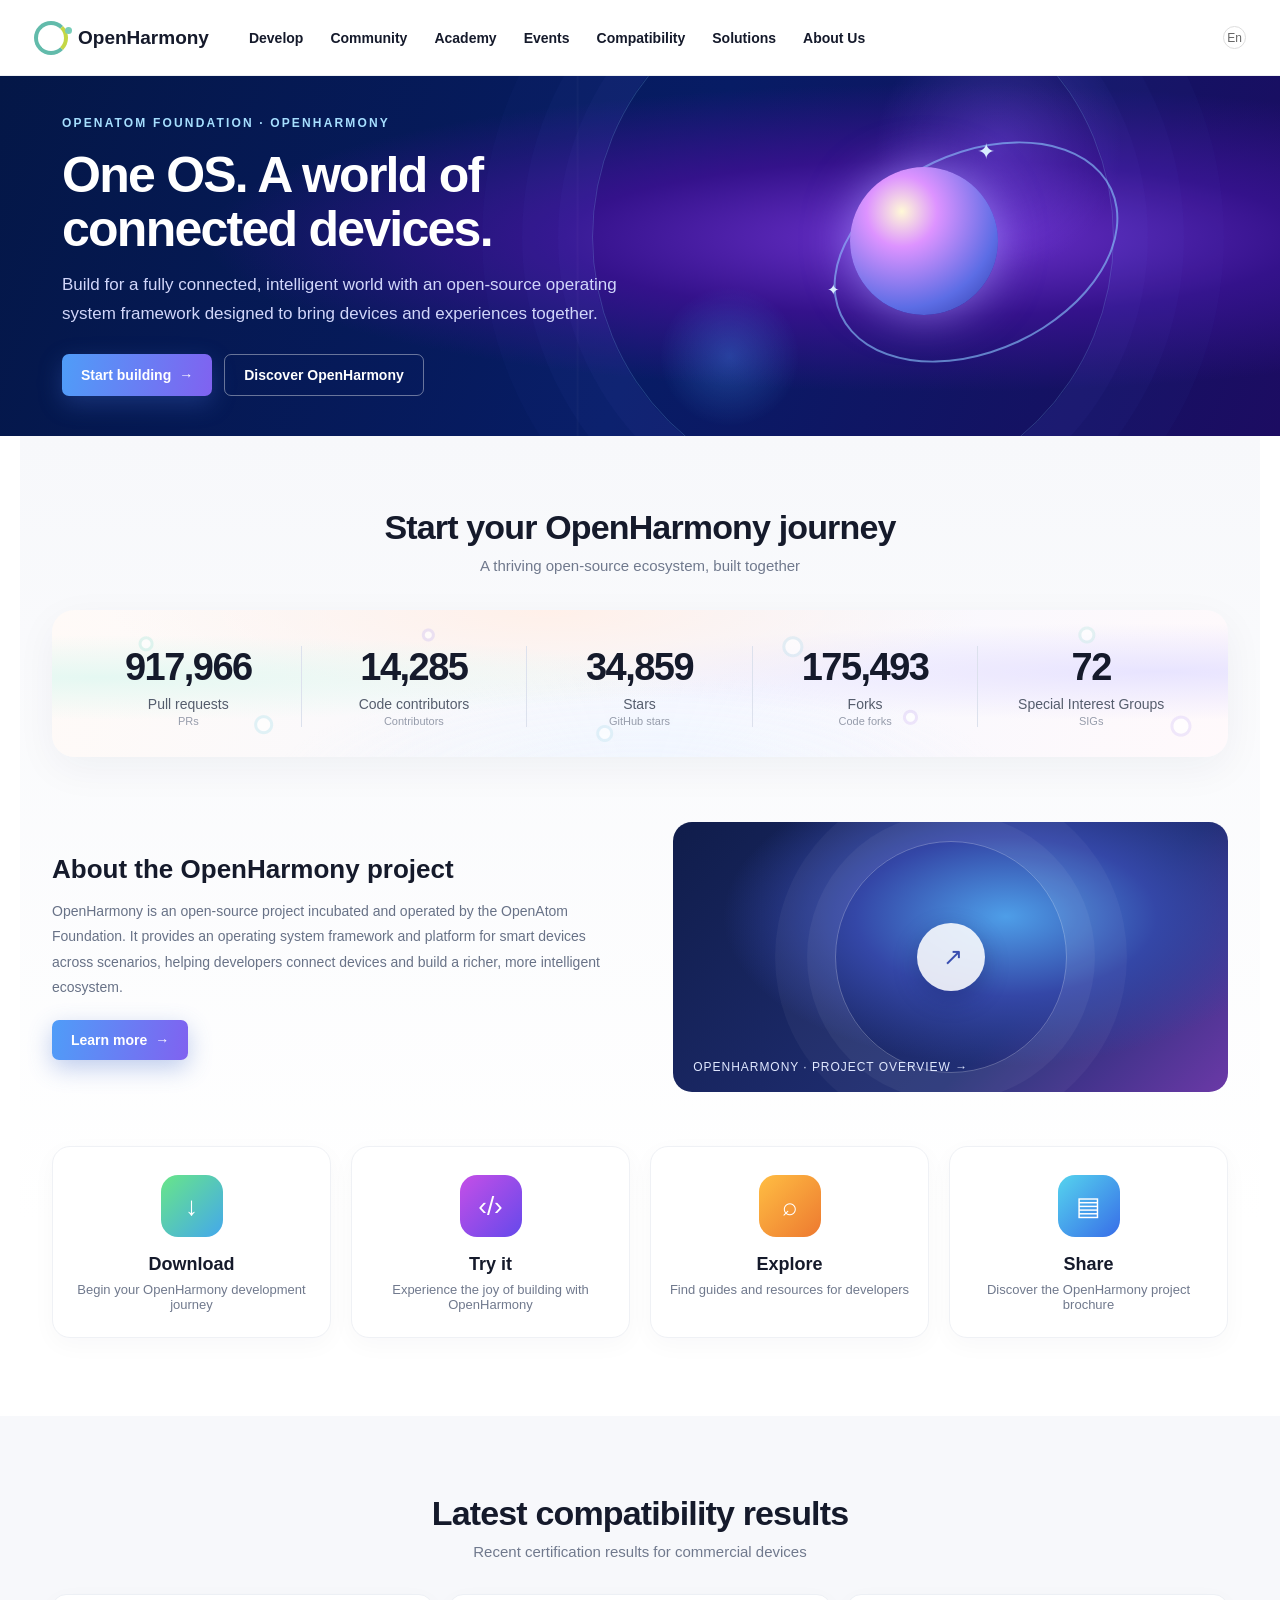
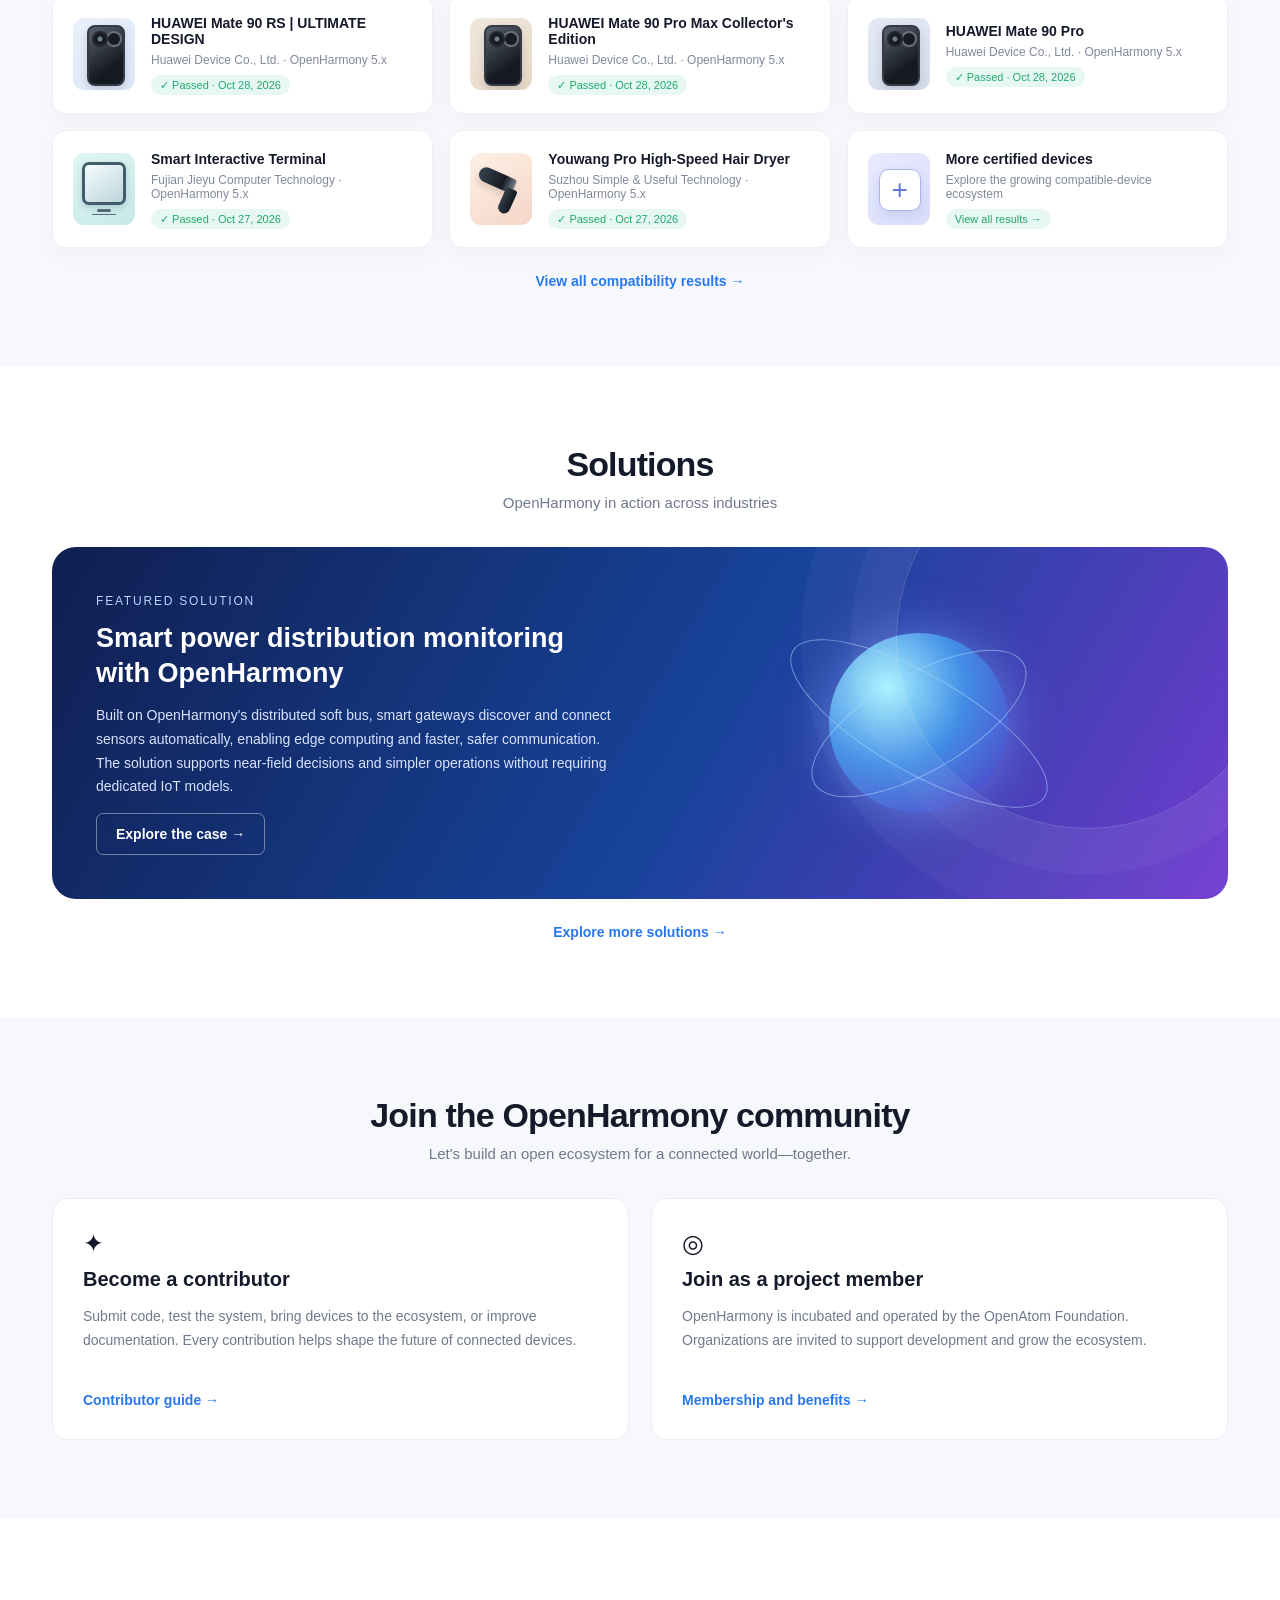
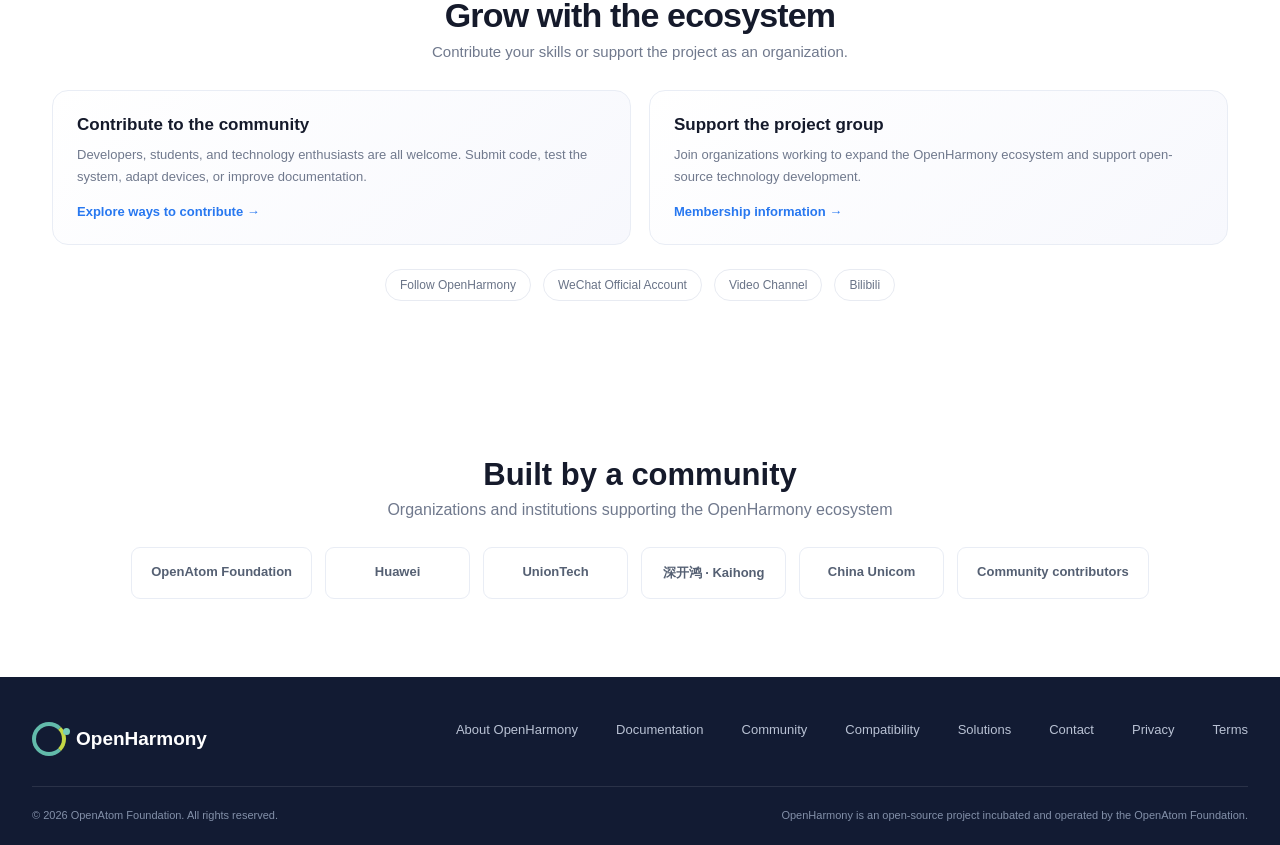
==== index.html @ 56b0ac83 "Add files via upload" ====
<!doctype html>
<html lang="en">
<head>
<meta charset="utf-8">
<meta name="viewport" content="width=device-width, initial-scale=1">
<meta name="description" content="OpenHarmony is an open-source operating system framework for a fully connected, intelligent world.">
<title>OpenHarmony — OpenAtom Foundation</title>
<style>
:root{--ink:#151a2b;--muted:#70798d;--blue:#2878f0;--violet:#7547ed;--paper:#f6f8fc;--line:#e9edf5;--max:1240px}*{box-sizing:border-box}html{scroll-behavior:smooth}body{margin:0;color:var(--ink);font-family:Inter,-apple-system,BlinkMacSystemFont,"Segoe UI",Roboto,"Helvetica Neue",Arial,sans-serif;background:white}a{color:inherit;text-decoration:none}button{font:inherit}.topbar{height:76px;position:sticky;top:0;z-index:10;background:rgba(255,255,255,.94);backdrop-filter:blur(16px);border-bottom:1px solid #eef0f4}.nav{height:100%;max-width:1380px;margin:auto;padding:0 34px;display:flex;align-items:center;gap:40px}.brand{display:flex;align-items:center;gap:10px;font-weight:700;font-size:19px;white-space:nowrap}.brand-mark{width:34px;height:34px;border:4px solid #62bbab;border-right-color:#c4d745;border-radius:50%;position:relative}.brand-mark:after{content:"";position:absolute;width:7px;height:7px;border-radius:50%;background:#78cdb8;right:-8px;top:2px}.navlinks{display:flex;align-items:center;gap:27px;font-size:14px;font-weight:600;flex:1}.navlinks a:hover{color:var(--blue)}.search{height:39px;width:230px;border:1px solid #e3e6ed;border-radius:24px;padding:0 16px;color:#9aa1af;display:flex;align-items:center;gap:9px;font-size:13px}.lang{font-size:12px;color:#666;border:1px solid #ddd;border-radius:50%;width:23px;height:23px;display:grid;place-items:center}.login{font-size:13px;border-left:1px solid #e4e6eb;padding-left:20px}.hero{height:360px;position:relative;overflow:hidden;color:#fff;background:radial-gradient(ellipse at 73% 45%,#6d32ce 0%,#34128b 28%,transparent 55%),linear-gradient(110deg,#041747,#071c65 52%,#1c0c62)}.hero:before{content:"";position:absolute;inset:0;background:radial-gradient(circle at 70% 40%,rgba(83,211,255,.25),transparent 3%),radial-gradient(circle at 78% 20%,rgba(137,94,255,.4),transparent 12%),radial-gradient(circle at 57% 78%,rgba(72,157,255,.35),transparent 9%),linear-gradient(90deg,transparent 0 45%,rgba(255,255,255,.03) 45.1%,transparent 45.3%);opacity:.9}.hero:after{content:"";position:absolute;width:520px;height:520px;border:1px solid rgba(133,203,255,.22);border-radius:50%;right:13%;top:-100px;box-shadow:0 0 0 34px rgba(104,127,255,.035),0 0 0 70px rgba(104,127,255,.03),0 0 0 110px rgba(104,127,255,.025)}.hero-inner{position:relative;z-index:1;max-width:var(--max);height:100%;margin:auto;padding:50px 42px;display:flex;align-items:center}.hero-copy{max-width:620px}.eyebrow{font-size:12px;letter-spacing:.18em;text-transform:uppercase;color:#a6dfff;font-weight:700}.hero h1{font-size:50px;line-height:1.08;margin:18px 0 15px;letter-spacing:-.035em}.hero p{color:#d1d6fa;font-size:17px;line-height:1.65;max-width:555px;margin:0}.hero-actions{display:flex;gap:12px;margin-top:26px}.btn{display:inline-flex;align-items:center;justify-content:center;gap:8px;padding:12px 19px;border-radius:7px;font-weight:650;font-size:14px;transition:.2s}.btn-primary{color:#fff;background:linear-gradient(100deg,#4f9df8,#8062f0);box-shadow:0 8px 24px #3e68cb55}.btn-outline{border:1px solid #ffffff65;color:#fff}.btn:hover{transform:translateY(-2px)}.hero-orbit{position:absolute;right:12%;top:76px;width:300px;height:200px;border:2px solid #8ccaff9c;border-radius:50%;transform:rotate(-25deg);z-index:2}.planet{position:absolute;right:22%;top:91px;width:148px;height:148px;border-radius:50%;background:radial-gradient(circle at 35% 30%,#fff9d7,#dd93ff 25%,#5c6de5 68%,#2a34a0);box-shadow:0 0 45px #a894ffb0;z-index:2}.planet:before,.planet:after{content:"✦";position:absolute;color:#d9edff;font-size:22px}.planet:before{top:-28px;right:3px}.planet:after{bottom:16px;left:-23px;font-size:15px}.section{max-width:var(--max);margin:0 auto;padding:78px 32px}.section-title{text-align:center;font-size:34px;letter-spacing:-.025em;margin:0 0 10px}.section-sub{text-align:center;color:var(--muted);margin:0 auto 36px;font-size:15px}.journey{padding-top:72px;background:linear-gradient(#f7f8fb,white 80%)}.stats{position:relative;isolation:isolate;overflow:hidden;border-radius:22px;background:radial-gradient(ellipse at 4% 46%,#e5f8f2 0,transparent 38%),radial-gradient(ellipse at 42% 0%,#fff0e9 0,transparent 45%),radial-gradient(ellipse at 94% 42%,#e8e4ff 0,transparent 40%),linear-gradient(112deg,#fffaf7 0%,#f6f8ff 54%,#fff9fb 100%);padding:36px 24px 30px;display:grid;grid-template-columns:repeat(5,1fr);box-shadow:0 12px 40px #18264d0d}.stats:before{content:"";position:absolute;inset:0;z-index:-1;pointer-events:none;background:radial-gradient(circle at 8% 23%,#ffffffb8 0 4px,#a8e6da66 5px 7px,transparent 8px),radial-gradient(circle at 18% 78%,#ffffffb8 0 6px,#a9dfed66 7px 9px,transparent 10px),radial-gradient(circle at 32% 17%,#ffffffb8 0 3px,#c7b9f466 4px 6px,transparent 7px),radial-gradient(circle at 47% 84%,#ffffffb8 0 5px,#b5dfed66 6px 8px,transparent 9px),radial-gradient(circle at 63% 25%,#ffffffc9 0 7px,#b5ddec66 8px 10px,transparent 11px),radial-gradient(circle at 73% 73%,#ffffffc9 0 4px,#d0baf366 5px 7px,transparent 8px),radial-gradient(circle at 88% 17%,#ffffffc9 0 5px,#b4e7dd66 6px 8px,transparent 9px),radial-gradient(circle at 96% 79%,#ffffffc9 0 7px,#d3c1f766 8px 10px,transparent 11px),radial-gradient(ellipse at 50% 120%,#e4f3ff70 0,transparent 45%);opacity:.82}.stat{text-align:center;position:relative;z-index:1;border-right:1px solid #dce1ed}.stat:last-child{border:0}.stat strong{display:block;font-size:38px;letter-spacing:-.04em}.stat span{display:block;margin-top:7px;color:#555d6d;font-size:14px}.stat small{font-size:11px;color:#969cab;margin-top:3px;display:block}.journey-cards{display:grid;grid-template-columns:repeat(4,1fr);gap:20px;margin-top:26px}.journey-card{background:white;border:1px solid #eff1f5;border-radius:18px;text-align:center;padding:28px 18px 25px;box-shadow:0 7px 24px #18264d08;transition:.2s}.journey-card:hover{transform:translateY(-4px);box-shadow:0 15px 30px #18264d12}.icon{width:62px;height:62px;margin:0 auto 17px;border-radius:17px;display:grid;place-items:center;color:white;font-size:26px;background:linear-gradient(135deg,#68e688,#44a8ec)}.journey-card:nth-child(2) .icon{background:linear-gradient(135deg,#c54fe7,#6549eb)}.journey-card:nth-child(3) .icon{background:linear-gradient(135deg,#ffbe43,#ed7930)}.journey-card:nth-child(4) .icon{background:linear-gradient(135deg,#55d4ee,#386de8)}.journey-card h3{font-size:18px;margin:0 0 7px}.journey-card p{font-size:13px;color:var(--muted);margin:0}.compat{background:#f7f8fb;max-width:none;padding-left:max(32px,calc((100% - var(--max))/2 + 32px));padding-right:max(32px,calc((100% - var(--max))/2 + 32px))}.compat .section-sub{margin-bottom:34px}.device-list{display:grid;grid-template-columns:repeat(3,1fr);gap:16px}.device{background:#fff;border:1px solid #edf0f5;border-radius:14px;padding:20px;display:flex;align-items:center;gap:16px;box-shadow:0 7px 24px #16224a08}.device-thumb{width:62px;height:72px;flex:none;border-radius:11px;background:linear-gradient(145deg,#e9f0fb,#dbe7f7);position:relative;overflow:hidden}.device-thumb:before{content:"";position:absolute;width:34px;height:57px;left:14px;top:7px;border:2px solid #353a44;border-radius:8px;background:linear-gradient(145deg,#59616d,#151a22 70%);box-shadow:0 4px 9px #1f2b4428}.device-thumb:after{content:"";position:absolute;width:12px;height:12px;left:19px;top:13px;border-radius:50%;border:2px solid #252a32;background:radial-gradient(circle,#71808f 2px,#171b22 3px);box-shadow:14px 0 0 -2px #171b22,14px 0 0 0 #68717d}.device:nth-child(2) .device-thumb{background:linear-gradient(145deg,#f0e8dd,#e7d8c5)}.device:nth-child(3) .device-thumb{background:linear-gradient(145deg,#e5e9f5,#d5ddec)}.device:nth-child(4) .device-thumb{background:linear-gradient(145deg,#dff6f4,#c7e8e8)}.device:nth-child(4) .device-thumb:before{width:44px;height:43px;left:9px;top:9px;border:0;border-radius:7px;background:linear-gradient(145deg,#f9ffff,#b8d2db);box-shadow:inset 0 0 0 3px #415c6a,0 3px 7px #27445930}.device:nth-child(4) .device-thumb:after{width:14px;height:3px;left:24px;top:56px;border:0;border-radius:2px;background:#526b77;box-shadow:-6px 4px 0 -1px #526b77,6px 4px 0 -1px #526b77}.device:nth-child(5) .device-thumb{background:linear-gradient(145deg,#fff0e6,#f4d6c7)}.device:nth-child(5) .device-thumb:before{width:38px;height:15px;left:8px;top:19px;border:0;border-radius:13px 5px 5px 13px;transform:rotate(24deg);background:linear-gradient(90deg,#38414d,#171c24 68%,#77808d);box-shadow:0 4px 7px #50382d30}.device:nth-child(5) .device-thumb:after{width:12px;height:26px;left:31px;top:35px;border:0;border-radius:3px 3px 7px 7px;transform:rotate(24deg);background:linear-gradient(90deg,#333b46,#14191f);box-shadow:none}.device:nth-child(6) .device-thumb{background:linear-gradient(145deg,#e9eaff,#d8dcfa)}.device:nth-child(6) .device-thumb:before{content:"+";display:grid;place-items:center;width:40px;height:40px;left:11px;top:16px;border:1px solid #aab4ec;border-radius:10px;background:#fff;color:#6576dc;font-size:28px;font-weight:400;box-shadow:0 4px 10px #5462b325}.device:nth-child(6) .device-thumb:after{display:none}.device h3{font-size:14px;margin:0 0 6px}.device p{font-size:12px;color:#81899a;margin:0 0 8px}.pass{font-size:11px;color:#21a875;background:#e7f8f1;border-radius:12px;padding:4px 9px}.center-link{text-align:center;margin-top:25px;color:var(--blue);font-weight:650;font-size:14px}.solutions{background:#fff}.solution-box{border-radius:24px;min-height:330px;padding:44px;display:grid;grid-template-columns:1fr 1fr;gap:28px;align-items:center;background:linear-gradient(120deg,#101f50,#17439a 55%,#713cd0);color:white;overflow:hidden;position:relative}.solution-box:after{content:"";position:absolute;width:380px;height:380px;border:1px solid #ffffff30;border-radius:50%;right:-50px;top:-100px;box-shadow:0 0 0 45px #ffffff09,0 0 0 95px #ffffff08}.solution-kicker{color:#b9d5ff;text-transform:uppercase;font-size:12px;letter-spacing:.15em}.solution-box h3{font-size:27px;line-height:1.28;max-width:500px;margin:12px 0}.solution-box p{color:#d9e3ff;line-height:1.7;font-size:14px;max-width:560px}.solution-art{position:relative;height:230px;display:grid;place-items:center}.solution-art .globe{width:180px;height:180px;border-radius:50%;background:radial-gradient(circle at 32% 30%,#a7f2ff,#428de5 45%,#5332c1);box-shadow:0 0 50px #78a9ff88}.solution-art:before,.solution-art:after{content:"";position:absolute;width:290px;height:95px;border:1px solid #abd3ff91;border-radius:50%;transform:rotate(30deg)}.solution-art:after{transform:rotate(-30deg);width:240px}.community{background:var(--paper);max-width:none;padding-left:max(32px,calc((100% - var(--max))/2 + 32px));padding-right:max(32px,calc((100% - var(--max))/2 + 32px))}.community-grid{display:grid;grid-template-columns:1fr 1fr;gap:22px}.community-card{padding:30px;border:1px solid var(--line);border-radius:16px;background:#fff}.community-card .mini-icon{font-size:25px}.community-card h3{margin:10px 0;font-size:20px}.community-card p{color:var(--muted);font-size:14px;line-height:1.7;min-height:72px}.community-card a{color:var(--blue);font-weight:650;font-size:14px}.partners{background:#fff;text-align:center}.partners h2{font-size:31px;margin:0 0 8px}.partners p{color:var(--muted);margin:0 0 28px}.partner-grid{display:flex;justify-content:center;flex-wrap:wrap;gap:13px}.partner{min-width:145px;padding:16px 19px;border:1px solid var(--line);border-radius:9px;color:#556073;font-weight:650;font-size:13px;background:#fff}.project-intro{display:grid;grid-template-columns:1.02fr .98fr;gap:44px;align-items:center;padding:65px 0 28px}.project-intro h3{font-size:26px;margin:0 0 14px}.project-intro p{color:#687287;line-height:1.8;font-size:14px;margin:0 0 20px}.video-card{height:270px;border-radius:19px;overflow:hidden;position:relative;background:radial-gradient(ellipse at 60% 35%,#4e9ee8 0,#3447a7 32%,transparent 60%),linear-gradient(135deg,#101d4b,#202e74 65%,#6b39a7);display:grid;place-items:center;color:white;cursor:pointer;transition:transform .2s,box-shadow .2s}.video-card:hover{transform:translateY(-3px);box-shadow:0 16px 34px #17264a26}.video-card:focus-visible{outline:3px solid #2878f0;outline-offset:4px}.video-card:before{content:"";position:absolute;width:230px;height:230px;border:1px solid #ffffff44;border-radius:50%;box-shadow:0 0 0 28px #ffffff0c,0 0 0 60px #ffffff0a}.play{position:relative;z-index:1;width:68px;height:68px;display:grid;place-items:center;border-radius:50%;background:#ffffffdc;color:#384db0;font-size:24px;padding-left:4px;box-shadow:0 8px 25px #101a5855}.video-label{position:absolute;bottom:18px;left:20px;font-size:12px;color:#e0e8ff;letter-spacing:.08em}.support{background:#fff}.support-intro{text-align:center;color:var(--muted);font-size:15px;margin:-2px auto 30px}.support-grid{display:grid;grid-template-columns:1fr 1fr;gap:18px}.support-card{border:1px solid var(--line);border-radius:16px;padding:24px;background:linear-gradient(140deg,#fff,#f7f8fd)}.support-card h3{margin:0 0 9px;font-size:17px}.support-card p{color:var(--muted);font-size:13px;line-height:1.65;margin:0 0 15px}.support-card a{color:var(--blue);font-size:13px;font-weight:650}.socials{display:flex;gap:12px;justify-content:center;flex-wrap:wrap;margin-top:24px}.socials span{border:1px solid #e8ebf2;border-radius:18px;padding:8px 14px;font-size:12px;color:#697387;background:#fff}.footer{background:#121b33;color:#b9c2d4;padding:45px 32px 24px}.footer-inner{max-width:var(--max);margin:auto}.footer-top{display:flex;justify-content:space-between;gap:25px;padding-bottom:30px;border-bottom:1px solid #ffffff1a}.footer .brand{color:white}.footer-links{display:flex;gap:38px;flex-wrap:wrap}.footer-links a{font-size:13px}.footer-bottom{padding-top:22px;font-size:11px;color:#8390a9;display:flex;justify-content:space-between;gap:18px}.mobile-menu{display:none}
@media(max-width:1000px){.nav{gap:22px;padding:0 22px}.navlinks{gap:15px}.search{display:none}.hero-orbit{right:4%}.planet{right:16%}.section{padding-left:24px;padding-right:24px}.device-list{grid-template-columns:repeat(2,1fr)}}
@media(max-width:700px){.topbar{height:64px}.nav{padding:0 18px;justify-content:space-between}.brand{font-size:17px}.navlinks{display:none;position:absolute;top:64px;left:0;right:0;background:#fff;padding:18px 22px;box-shadow:0 12px 22px #151a2b18;flex-direction:column;align-items:flex-start;gap:18px}.navlinks.open{display:flex}.login{margin-left:auto}.mobile-menu{display:block;border:0;background:none;font-size:23px;color:#30394b}.hero{height:430px}.hero-inner{padding:42px 24px;align-items:flex-start}.hero-copy{padding-top:12px;position:relative;z-index:4}.hero-actions{position:relative;z-index:5;flex-wrap:wrap}.hero h1{font-size:39px;max-width:400px}.hero p{font-size:15px;max-width:460px}.hero-orbit{width:195px;height:120px;right:0;top:300px;z-index:1;pointer-events:none}.planet{width:90px;height:90px;right:18%;top:314px;z-index:1;pointer-events:none}.section{padding:58px 20px}.project-intro{grid-template-columns:1fr;gap:20px;padding:45px 0 15px}.video-card{height:205px}.support-grid{grid-template-columns:1fr}.section-title{font-size:28px}.stats{grid-template-columns:repeat(2,1fr);gap:0;padding:20px 8px}.stat{padding:15px 6px;border-right:0;border-bottom:1px solid #dce1ed}.stat:nth-child(odd){border-right:1px solid #dce1ed}.stat:last-child{grid-column:1/-1;border:0}.stat strong{font-size:30px}.journey-cards{grid-template-columns:repeat(2,1fr);gap:12px}.journey-card{padding:22px 10px}.icon{width:52px;height:52px}.device-list{grid-template-columns:1fr}.compat,.community{padding-left:20px;padding-right:20px}.solution-box{grid-template-columns:1fr;padding:30px 23px}.solution-box h3{font-size:23px}.solution-art{height:150px}.solution-art .globe{width:125px;height:125px}.community-grid{grid-template-columns:1fr}.community-card p{min-height:0}.footer-top{display:block}.footer-links{margin-top:24px;gap:18px 25px}.footer-bottom{display:block;line-height:1.7}.footer-bottom span{display:block}}
</style>
</head>
<body>
<header class="topbar"><nav class="nav" aria-label="Main navigation"><a class="brand" href="#top"><span class="brand-mark"></span><span>OpenHarmony</span></a><div class="navlinks"><a href="develop.html">Develop</a><a href="community.html">Community</a><a href="academy.html">Academy</a><a href="events.html">Events</a><a href="compatibility.html">Compatibility</a><a href="solutions.html">Solutions</a><a href="about.html">About Us</a></div><span class="lang">En</span><button class="mobile-menu" aria-label="Open menu" aria-expanded="false">☰</button></nav></header>
<main id="top">
<section class="hero"><div class="hero-inner"><div class="hero-copy"><div class="eyebrow">OpenAtom Foundation · OpenHarmony</div><h1>One OS. A world of connected devices.</h1><p>Build for a fully connected, intelligent world with an open-source operating system framework designed to bring devices and experiences together.</p><div class="hero-actions"><a class="btn btn-primary" href="#journey">Start building <span>→</span></a><a class="btn btn-outline" href="#about">Discover OpenHarmony</a></div></div></div><div class="hero-orbit"></div><div class="planet"></div></section>
<section class="section journey" id="journey"><h2 class="section-title">Start your OpenHarmony journey</h2><p class="section-sub">A thriving open-source ecosystem, built together</p><div class="stats"><div class="stat"><strong data-count="917966">917,966</strong><span>Pull requests</span><small>PRs</small></div><div class="stat"><strong data-count="14285">14,285</strong><span>Code contributors</span><small>Contributors</small></div><div class="stat"><strong data-count="34859">34,859</strong><span>Stars</span><small>GitHub stars</small></div><div class="stat"><strong data-count="175493">175,493</strong><span>Forks</span><small>Code forks</small></div><div class="stat"><strong data-count="72">72</strong><span>Special Interest Groups</span><small>SIGs</small></div></div><div class="project-intro" id="project"><div><h3>About the OpenHarmony project</h3><p>OpenHarmony is an open-source project incubated and operated by the OpenAtom Foundation. It provides an operating system framework and platform for smart devices across scenarios, helping developers connect devices and build a richer, more intelligent ecosystem.</p><a class="btn btn-primary" href="about.html">Learn more <span>→</span></a></div><a class="video-card" href="https://openharmony.cn/HomePage" target="_blank" rel="noopener noreferrer" aria-label="Open the official OpenHarmony project overview page in a new tab"><span class="play" aria-hidden="true">↗</span><span class="video-label">OPENHARMONY · PROJECT OVERVIEW <span aria-hidden="true">→</span></span></a></div><div class="journey-cards"><a class="journey-card" href="https://gitcode.com/openharmony/docs/blob/master/zh-cn/device-dev/get-code/sourcecode-acquire.md" target="_blank" rel="noopener noreferrer"><div class="icon">↓</div><h3>Download</h3><p>Begin your OpenHarmony development journey</p></a><a class="journey-card" href="https://openharmony.cn/developer/developmentExample" target="_blank" rel="noopener noreferrer"><div class="icon">‹/›</div><h3>Try it</h3><p>Experience the joy of building with OpenHarmony</p></a><a class="journey-card" href="https://docs.openharmony.cn/pages/v6.0/zh-cn/OpenHarmony-Overview_zh.md" target="_blank" rel="noopener noreferrer"><div class="icon">⌕</div><h3>Explore</h3><p>Find guides and resources for developers</p></a><a class="journey-card" href="https://openharmony.cn/preview?url=/images/production/oh_webiste/compatibility/%25E5%25BC%2580%25E6%25BA%2590%25E9%25B8%25BF%25E8%2592%2599%25E5%25AE%25A3%25E4%25BC%25A0%25E5%2586%258C-20260831.pdf" target="_blank" rel="noopener noreferrer"><div class="icon">▤</div><h3>Share</h3><p>Discover the OpenHarmony project brochure</p></a></div></section>
<section class="section compat" id="compatibility"><h2 class="section-title">Latest compatibility results</h2><p class="section-sub">Recent certification results for commercial devices</p><div class="device-list"><article class="device"><div class="device-thumb"></div><div><h3>HUAWEI Mate 90 RS | ULTIMATE DESIGN</h3><p>Huawei Device Co., Ltd. · OpenHarmony 5.x</p><span class="pass">✓ Passed · Oct 28, 2026</span></div></article><article class="device"><div class="device-thumb"></div><div><h3>HUAWEI Mate 90 Pro Max Collector's Edition</h3><p>Huawei Device Co., Ltd. · OpenHarmony 5.x</p><span class="pass">✓ Passed · Oct 28, 2026</span></div></article><article class="device"><div class="device-thumb"></div><div><h3>HUAWEI Mate 90 Pro</h3><p>Huawei Device Co., Ltd. · OpenHarmony 5.x</p><span class="pass">✓ Passed · Oct 28, 2026</span></div></article><article class="device"><div class="device-thumb"></div><div><h3>Smart Interactive Terminal</h3><p>Fujian Jieyu Computer Technology · OpenHarmony 5.x</p><span class="pass">✓ Passed · Oct 27, 2026</span></div></article><article class="device"><div class="device-thumb"></div><div><h3>Youwang Pro High-Speed Hair Dryer</h3><p>Suzhou Simple & Useful Technology · OpenHarmony 5.x</p><span class="pass">✓ Passed · Oct 27, 2026</span></div></article><a class="device" href="devices.html" aria-label="View more certified devices"><div class="device-thumb"></div><div><h3>More certified devices</h3><p>Explore the growing compatible-device ecosystem</p><span class="pass">View all results →</span></div></a></div><div class="center-link"><a href="devices.html">View all compatibility results →</a></div></section>
<section class="section solutions" id="solutions"><h2 class="section-title">Solutions</h2><p class="section-sub">OpenHarmony in action across industries</p><article class="solution-box"><div><span class="solution-kicker">Featured solution</span><h3>Smart power distribution monitoring with OpenHarmony</h3><p>Built on OpenHarmony's distributed soft bus, smart gateways discover and connect sensors automatically, enabling edge computing and faster, safer communication. The solution supports near-field decisions and simpler operations without requiring dedicated IoT models.</p><a class="btn btn-outline" href="solution-case.html">Explore the case →</a></div><div class="solution-art"><div class="globe"></div></div></article><div class="center-link"><a href="#">Explore more solutions →</a></div></section>
<section class="section community" id="community"><h2 class="section-title">Join the OpenHarmony community</h2><p class="section-sub">Let's build an open ecosystem for a connected world—together.</p><div class="community-grid"><article class="community-card"><div class="mini-icon">✦</div><h3>Become a contributor</h3><p>Submit code, test the system, bring devices to the ecosystem, or improve documentation. Every contribution helps shape the future of connected devices.</p><a href="#">Contributor guide →</a></article><article class="community-card"><div class="mini-icon">◎</div><h3>Join as a project member</h3><p>OpenHarmony is incubated and operated by the OpenAtom Foundation. Organizations are invited to support development and grow the ecosystem.</p><a href="#">Membership and benefits →</a></article></div></section>
<section class="section support"><h2 class="section-title">Grow with the ecosystem</h2><p class="support-intro">Contribute your skills or support the project as an organization.</p><div class="support-grid"><article class="support-card"><h3>Contribute to the community</h3><p>Developers, students, and technology enthusiasts are all welcome. Submit code, test the system, adapt devices, or improve documentation.</p><a href="#community">Explore ways to contribute →</a></article><article class="support-card"><h3>Support the project group</h3><p>Join organizations working to expand the OpenHarmony ecosystem and support open-source technology development.</p><a href="#about">Membership information →</a></article></div><div class="socials"><span>Follow OpenHarmony</span><span>WeChat Official Account</span><span>Video Channel</span><span>Bilibili</span></div></section>
<section class="section partners" id="about"><h2>Built by a community</h2><p>Organizations and institutions supporting the OpenHarmony ecosystem</p><div class="partner-grid"><span class="partner">OpenAtom Foundation</span><span class="partner">Huawei</span><span class="partner">UnionTech</span><span class="partner">深开鸿 · Kaihong</span><span class="partner">China Unicom</span><span class="partner">Community contributors</span></div></section>
</main>
<footer class="footer"><div class="footer-inner"><div class="footer-top"><a class="brand" href="#top"><span class="brand-mark"></span><span>OpenHarmony</span></a><div class="footer-links"><a href="about.html">About OpenHarmony</a><a href="develop.html">Documentation</a><a href="community.html">Community</a><a href="compatibility.html">Compatibility</a><a href="solutions.html">Solutions</a><a href="#community">Contact</a><a href="#about">Privacy</a><a href="#about">Terms</a></div></div><div class="footer-bottom"><span>© 2026 OpenAtom Foundation. All rights reserved.</span><span>OpenHarmony is an open-source project incubated and operated by the OpenAtom Foundation.</span></div></div></footer>
<script>const menuButton=document.querySelector(".mobile-menu");const navLinks=document.querySelector(".navlinks");menuButton.addEventListener("click",()=>{const open=navLinks.classList.toggle("open");menuButton.setAttribute("aria-expanded",String(open));menuButton.textContent=open?"×":"☰"});navLinks.querySelectorAll("a").forEach(link=>link.addEventListener("click",()=>{navLinks.classList.remove("open");menuButton.setAttribute("aria-expanded","false");menuButton.textContent="☰"}));</script>
<script>
(()=>{const stats=document.querySelector(".stats");if(!stats)return;const counters=[...stats.querySelectorAll("[data-count]")];const reduceMotion=window.matchMedia("(prefers-reduced-motion: reduce)").matches;const animate=()=>{counters.forEach(el=>{const target=Number(el.dataset.count);if(reduceMotion){el.textContent=new Intl.NumberFormat("en-US").format(target);return}const duration=1500;const start=performance.now();const frame=now=>{const progress=Math.min((now-start)/duration,1);const eased=1-Math.pow(1-progress,4);el.textContent=new Intl.NumberFormat("en-US").format(Math.round(target*eased));if(progress<1)requestAnimationFrame(frame)};el.textContent="0";requestAnimationFrame(frame)})};if("IntersectionObserver"in window){const observer=new IntersectionObserver(entries=>{if(entries.some(entry=>entry.isIntersecting)){observer.disconnect();animate()}},{threshold:.2});observer.observe(stats)}else animate()})();
</script>
</body></html>
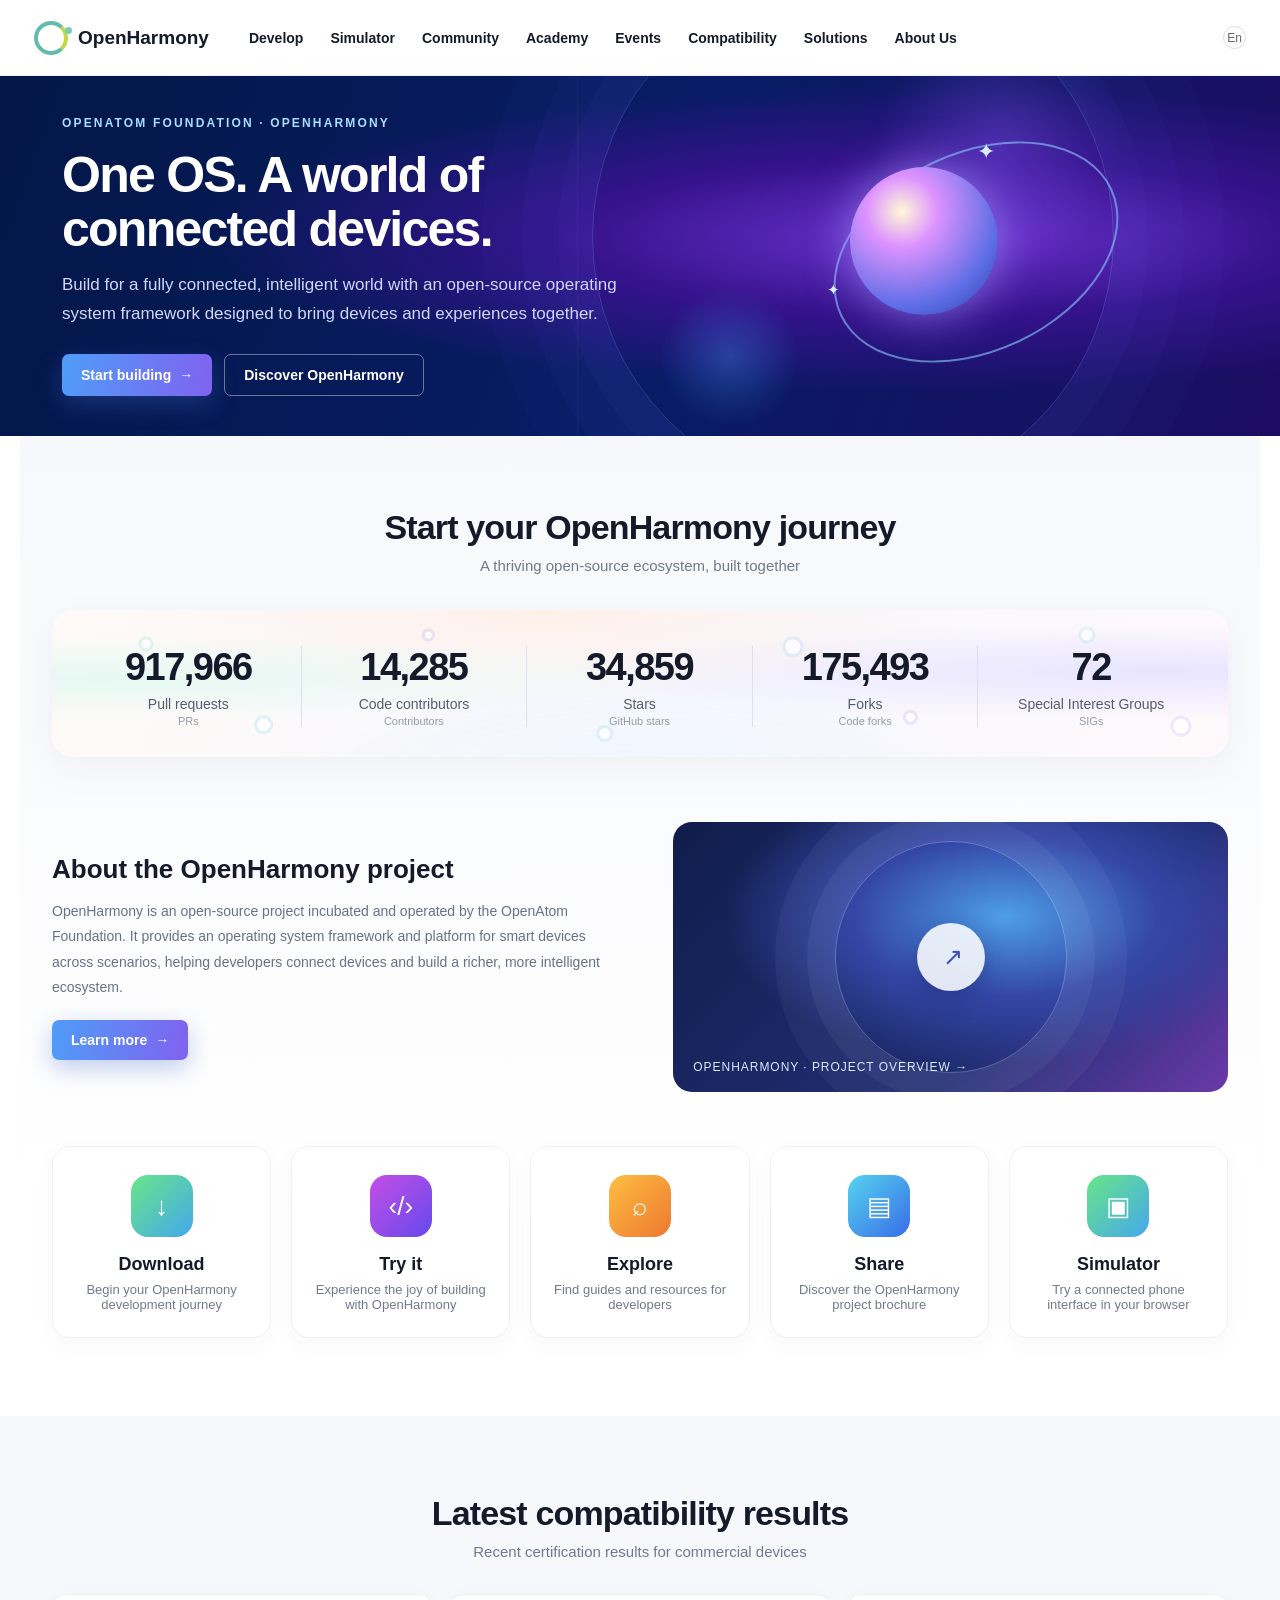
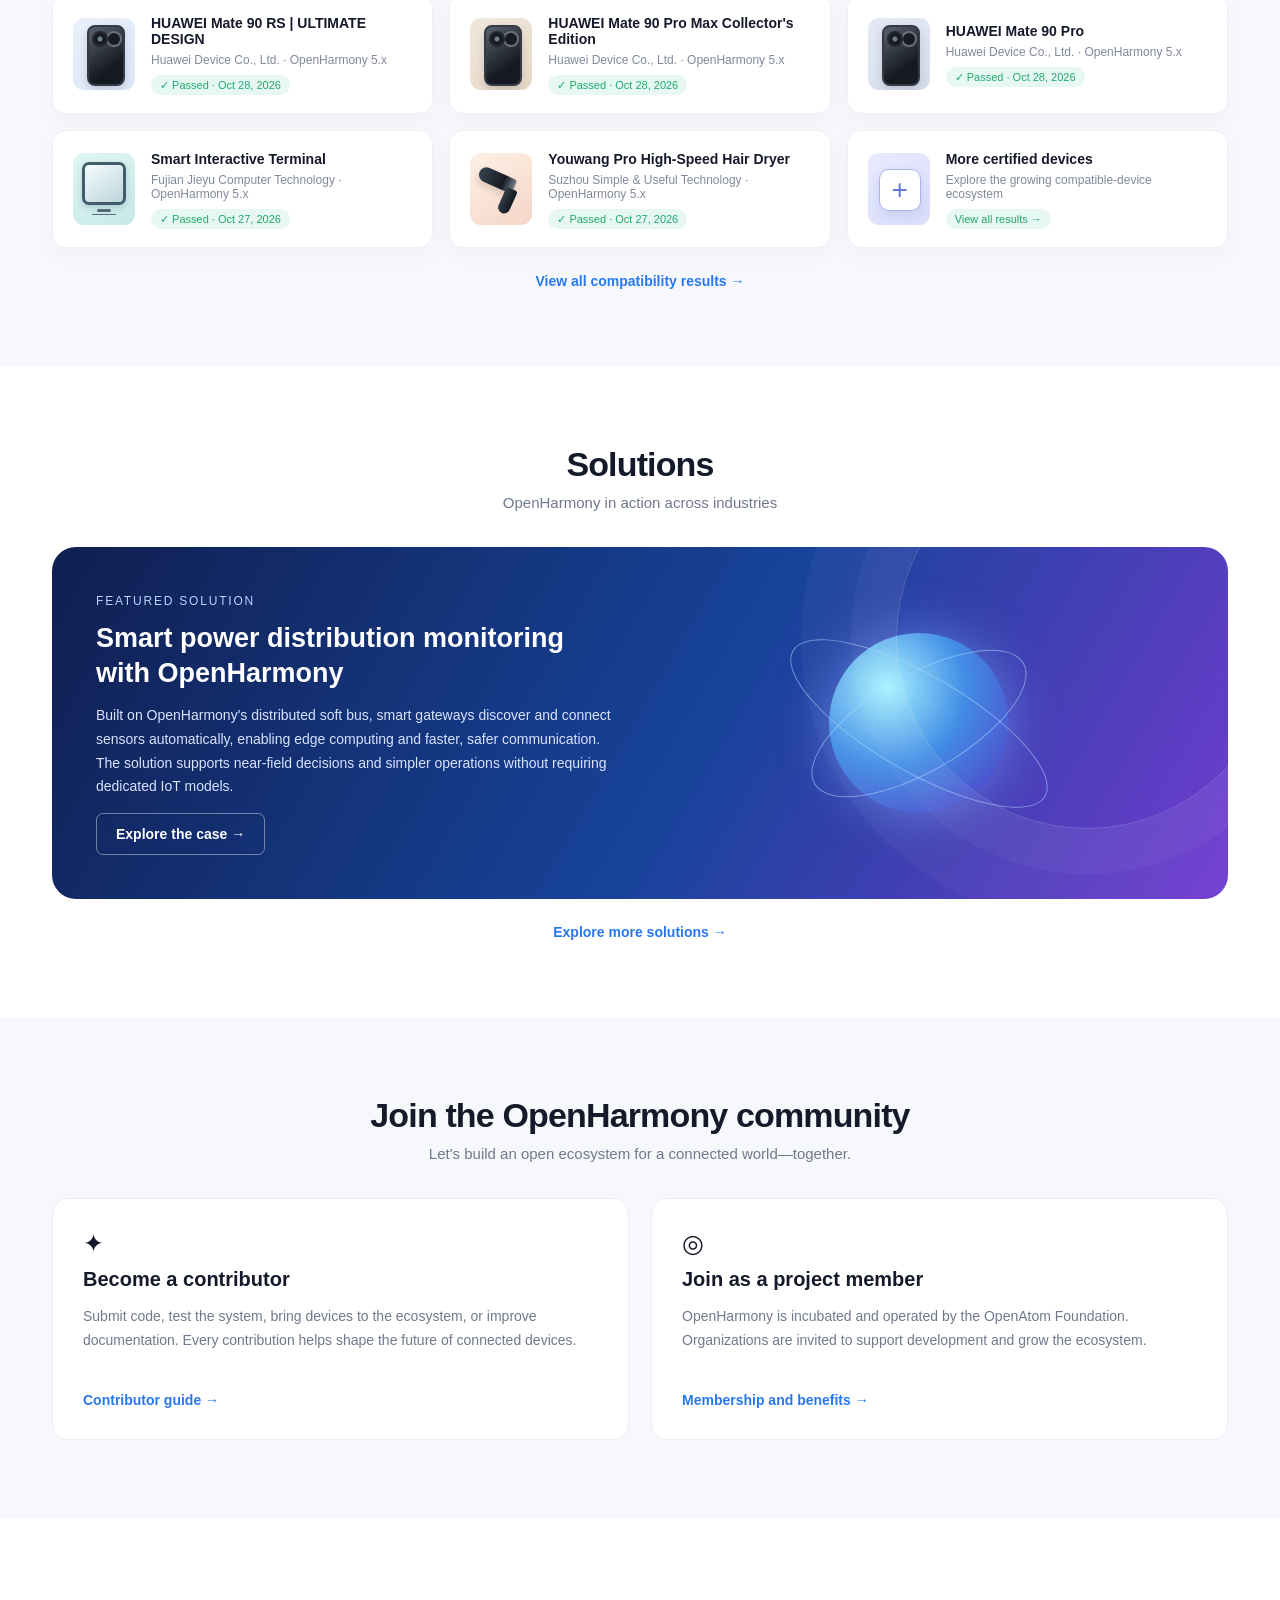
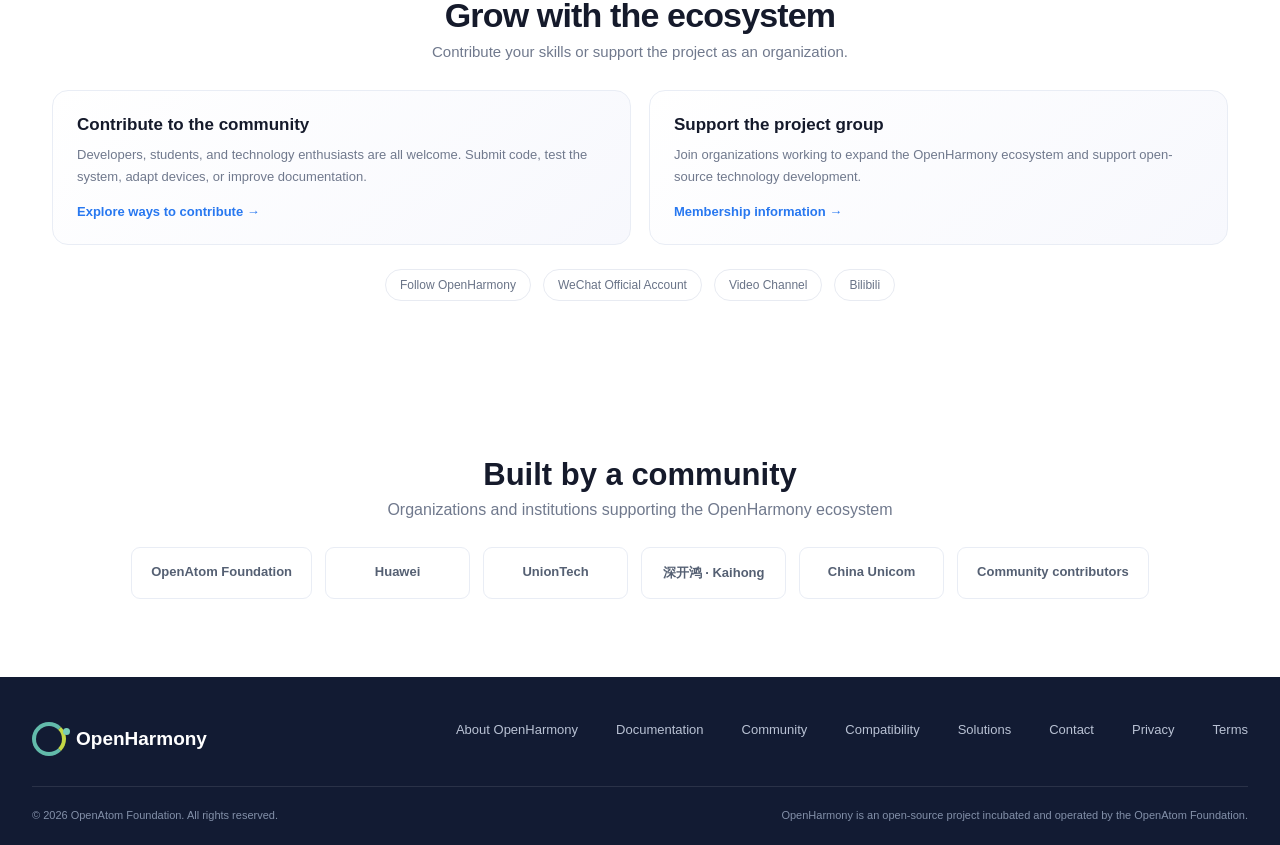
==== commit 11785456: "Add interactive phone interface simulator" ====
--- a/index.html
+++ b/index.html
@@ -6,16 +6,16 @@
 <meta name="description" content="OpenHarmony is an open-source operating system framework for a fully connected, intelligent world.">
 <title>OpenHarmony — OpenAtom Foundation</title>
 <style>
-:root{--ink:#151a2b;--muted:#70798d;--blue:#2878f0;--violet:#7547ed;--paper:#f6f8fc;--line:#e9edf5;--max:1240px}*{box-sizing:border-box}html{scroll-behavior:smooth}body{margin:0;color:var(--ink);font-family:Inter,-apple-system,BlinkMacSystemFont,"Segoe UI",Roboto,"Helvetica Neue",Arial,sans-serif;background:white}a{color:inherit;text-decoration:none}button{font:inherit}.topbar{height:76px;position:sticky;top:0;z-index:10;background:rgba(255,255,255,.94);backdrop-filter:blur(16px);border-bottom:1px solid #eef0f4}.nav{height:100%;max-width:1380px;margin:auto;padding:0 34px;display:flex;align-items:center;gap:40px}.brand{display:flex;align-items:center;gap:10px;font-weight:700;font-size:19px;white-space:nowrap}.brand-mark{width:34px;height:34px;border:4px solid #62bbab;border-right-color:#c4d745;border-radius:50%;position:relative}.brand-mark:after{content:"";position:absolute;width:7px;height:7px;border-radius:50%;background:#78cdb8;right:-8px;top:2px}.navlinks{display:flex;align-items:center;gap:27px;font-size:14px;font-weight:600;flex:1}.navlinks a:hover{color:var(--blue)}.search{height:39px;width:230px;border:1px solid #e3e6ed;border-radius:24px;padding:0 16px;color:#9aa1af;display:flex;align-items:center;gap:9px;font-size:13px}.lang{font-size:12px;color:#666;border:1px solid #ddd;border-radius:50%;width:23px;height:23px;display:grid;place-items:center}.login{font-size:13px;border-left:1px solid #e4e6eb;padding-left:20px}.hero{height:360px;position:relative;overflow:hidden;color:#fff;background:radial-gradient(ellipse at 73% 45%,#6d32ce 0%,#34128b 28%,transparent 55%),linear-gradient(110deg,#041747,#071c65 52%,#1c0c62)}.hero:before{content:"";position:absolute;inset:0;background:radial-gradient(circle at 70% 40%,rgba(83,211,255,.25),transparent 3%),radial-gradient(circle at 78% 20%,rgba(137,94,255,.4),transparent 12%),radial-gradient(circle at 57% 78%,rgba(72,157,255,.35),transparent 9%),linear-gradient(90deg,transparent 0 45%,rgba(255,255,255,.03) 45.1%,transparent 45.3%);opacity:.9}.hero:after{content:"";position:absolute;width:520px;height:520px;border:1px solid rgba(133,203,255,.22);border-radius:50%;right:13%;top:-100px;box-shadow:0 0 0 34px rgba(104,127,255,.035),0 0 0 70px rgba(104,127,255,.03),0 0 0 110px rgba(104,127,255,.025)}.hero-inner{position:relative;z-index:1;max-width:var(--max);height:100%;margin:auto;padding:50px 42px;display:flex;align-items:center}.hero-copy{max-width:620px}.eyebrow{font-size:12px;letter-spacing:.18em;text-transform:uppercase;color:#a6dfff;font-weight:700}.hero h1{font-size:50px;line-height:1.08;margin:18px 0 15px;letter-spacing:-.035em}.hero p{color:#d1d6fa;font-size:17px;line-height:1.65;max-width:555px;margin:0}.hero-actions{display:flex;gap:12px;margin-top:26px}.btn{display:inline-flex;align-items:center;justify-content:center;gap:8px;padding:12px 19px;border-radius:7px;font-weight:650;font-size:14px;transition:.2s}.btn-primary{color:#fff;background:linear-gradient(100deg,#4f9df8,#8062f0);box-shadow:0 8px 24px #3e68cb55}.btn-outline{border:1px solid #ffffff65;color:#fff}.btn:hover{transform:translateY(-2px)}.hero-orbit{position:absolute;right:12%;top:76px;width:300px;height:200px;border:2px solid #8ccaff9c;border-radius:50%;transform:rotate(-25deg);z-index:2}.planet{position:absolute;right:22%;top:91px;width:148px;height:148px;border-radius:50%;background:radial-gradient(circle at 35% 30%,#fff9d7,#dd93ff 25%,#5c6de5 68%,#2a34a0);box-shadow:0 0 45px #a894ffb0;z-index:2}.planet:before,.planet:after{content:"✦";position:absolute;color:#d9edff;font-size:22px}.planet:before{top:-28px;right:3px}.planet:after{bottom:16px;left:-23px;font-size:15px}.section{max-width:var(--max);margin:0 auto;padding:78px 32px}.section-title{text-align:center;font-size:34px;letter-spacing:-.025em;margin:0 0 10px}.section-sub{text-align:center;color:var(--muted);margin:0 auto 36px;font-size:15px}.journey{padding-top:72px;background:linear-gradient(#f7f8fb,white 80%)}.stats{position:relative;isolation:isolate;overflow:hidden;border-radius:22px;background:radial-gradient(ellipse at 4% 46%,#e5f8f2 0,transparent 38%),radial-gradient(ellipse at 42% 0%,#fff0e9 0,transparent 45%),radial-gradient(ellipse at 94% 42%,#e8e4ff 0,transparent 40%),linear-gradient(112deg,#fffaf7 0%,#f6f8ff 54%,#fff9fb 100%);padding:36px 24px 30px;display:grid;grid-template-columns:repeat(5,1fr);box-shadow:0 12px 40px #18264d0d}.stats:before{content:"";position:absolute;inset:0;z-index:-1;pointer-events:none;background:radial-gradient(circle at 8% 23%,#ffffffb8 0 4px,#a8e6da66 5px 7px,transparent 8px),radial-gradient(circle at 18% 78%,#ffffffb8 0 6px,#a9dfed66 7px 9px,transparent 10px),radial-gradient(circle at 32% 17%,#ffffffb8 0 3px,#c7b9f466 4px 6px,transparent 7px),radial-gradient(circle at 47% 84%,#ffffffb8 0 5px,#b5dfed66 6px 8px,transparent 9px),radial-gradient(circle at 63% 25%,#ffffffc9 0 7px,#b5ddec66 8px 10px,transparent 11px),radial-gradient(circle at 73% 73%,#ffffffc9 0 4px,#d0baf366 5px 7px,transparent 8px),radial-gradient(circle at 88% 17%,#ffffffc9 0 5px,#b4e7dd66 6px 8px,transparent 9px),radial-gradient(circle at 96% 79%,#ffffffc9 0 7px,#d3c1f766 8px 10px,transparent 11px),radial-gradient(ellipse at 50% 120%,#e4f3ff70 0,transparent 45%);opacity:.82}.stat{text-align:center;position:relative;z-index:1;border-right:1px solid #dce1ed}.stat:last-child{border:0}.stat strong{display:block;font-size:38px;letter-spacing:-.04em}.stat span{display:block;margin-top:7px;color:#555d6d;font-size:14px}.stat small{font-size:11px;color:#969cab;margin-top:3px;display:block}.journey-cards{display:grid;grid-template-columns:repeat(4,1fr);gap:20px;margin-top:26px}.journey-card{background:white;border:1px solid #eff1f5;border-radius:18px;text-align:center;padding:28px 18px 25px;box-shadow:0 7px 24px #18264d08;transition:.2s}.journey-card:hover{transform:translateY(-4px);box-shadow:0 15px 30px #18264d12}.icon{width:62px;height:62px;margin:0 auto 17px;border-radius:17px;display:grid;place-items:center;color:white;font-size:26px;background:linear-gradient(135deg,#68e688,#44a8ec)}.journey-card:nth-child(2) .icon{background:linear-gradient(135deg,#c54fe7,#6549eb)}.journey-card:nth-child(3) .icon{background:linear-gradient(135deg,#ffbe43,#ed7930)}.journey-card:nth-child(4) .icon{background:linear-gradient(135deg,#55d4ee,#386de8)}.journey-card h3{font-size:18px;margin:0 0 7px}.journey-card p{font-size:13px;color:var(--muted);margin:0}.compat{background:#f7f8fb;max-width:none;padding-left:max(32px,calc((100% - var(--max))/2 + 32px));padding-right:max(32px,calc((100% - var(--max))/2 + 32px))}.compat .section-sub{margin-bottom:34px}.device-list{display:grid;grid-template-columns:repeat(3,1fr);gap:16px}.device{background:#fff;border:1px solid #edf0f5;border-radius:14px;padding:20px;display:flex;align-items:center;gap:16px;box-shadow:0 7px 24px #16224a08}.device-thumb{width:62px;height:72px;flex:none;border-radius:11px;background:linear-gradient(145deg,#e9f0fb,#dbe7f7);position:relative;overflow:hidden}.device-thumb:before{content:"";position:absolute;width:34px;height:57px;left:14px;top:7px;border:2px solid #353a44;border-radius:8px;background:linear-gradient(145deg,#59616d,#151a22 70%);box-shadow:0 4px 9px #1f2b4428}.device-thumb:after{content:"";position:absolute;width:12px;height:12px;left:19px;top:13px;border-radius:50%;border:2px solid #252a32;background:radial-gradient(circle,#71808f 2px,#171b22 3px);box-shadow:14px 0 0 -2px #171b22,14px 0 0 0 #68717d}.device:nth-child(2) .device-thumb{background:linear-gradient(145deg,#f0e8dd,#e7d8c5)}.device:nth-child(3) .device-thumb{background:linear-gradient(145deg,#e5e9f5,#d5ddec)}.device:nth-child(4) .device-thumb{background:linear-gradient(145deg,#dff6f4,#c7e8e8)}.device:nth-child(4) .device-thumb:before{width:44px;height:43px;left:9px;top:9px;border:0;border-radius:7px;background:linear-gradient(145deg,#f9ffff,#b8d2db);box-shadow:inset 0 0 0 3px #415c6a,0 3px 7px #27445930}.device:nth-child(4) .device-thumb:after{width:14px;height:3px;left:24px;top:56px;border:0;border-radius:2px;background:#526b77;box-shadow:-6px 4px 0 -1px #526b77,6px 4px 0 -1px #526b77}.device:nth-child(5) .device-thumb{background:linear-gradient(145deg,#fff0e6,#f4d6c7)}.device:nth-child(5) .device-thumb:before{width:38px;height:15px;left:8px;top:19px;border:0;border-radius:13px 5px 5px 13px;transform:rotate(24deg);background:linear-gradient(90deg,#38414d,#171c24 68%,#77808d);box-shadow:0 4px 7px #50382d30}.device:nth-child(5) .device-thumb:after{width:12px;height:26px;left:31px;top:35px;border:0;border-radius:3px 3px 7px 7px;transform:rotate(24deg);background:linear-gradient(90deg,#333b46,#14191f);box-shadow:none}.device:nth-child(6) .device-thumb{background:linear-gradient(145deg,#e9eaff,#d8dcfa)}.device:nth-child(6) .device-thumb:before{content:"+";display:grid;place-items:center;width:40px;height:40px;left:11px;top:16px;border:1px solid #aab4ec;border-radius:10px;background:#fff;color:#6576dc;font-size:28px;font-weight:400;box-shadow:0 4px 10px #5462b325}.device:nth-child(6) .device-thumb:after{display:none}.device h3{font-size:14px;margin:0 0 6px}.device p{font-size:12px;color:#81899a;margin:0 0 8px}.pass{font-size:11px;color:#21a875;background:#e7f8f1;border-radius:12px;padding:4px 9px}.center-link{text-align:center;margin-top:25px;color:var(--blue);font-weight:650;font-size:14px}.solutions{background:#fff}.solution-box{border-radius:24px;min-height:330px;padding:44px;display:grid;grid-template-columns:1fr 1fr;gap:28px;align-items:center;background:linear-gradient(120deg,#101f50,#17439a 55%,#713cd0);color:white;overflow:hidden;position:relative}.solution-box:after{content:"";position:absolute;width:380px;height:380px;border:1px solid #ffffff30;border-radius:50%;right:-50px;top:-100px;box-shadow:0 0 0 45px #ffffff09,0 0 0 95px #ffffff08}.solution-kicker{color:#b9d5ff;text-transform:uppercase;font-size:12px;letter-spacing:.15em}.solution-box h3{font-size:27px;line-height:1.28;max-width:500px;margin:12px 0}.solution-box p{color:#d9e3ff;line-height:1.7;font-size:14px;max-width:560px}.solution-art{position:relative;height:230px;display:grid;place-items:center}.solution-art .globe{width:180px;height:180px;border-radius:50%;background:radial-gradient(circle at 32% 30%,#a7f2ff,#428de5 45%,#5332c1);box-shadow:0 0 50px #78a9ff88}.solution-art:before,.solution-art:after{content:"";position:absolute;width:290px;height:95px;border:1px solid #abd3ff91;border-radius:50%;transform:rotate(30deg)}.solution-art:after{transform:rotate(-30deg);width:240px}.community{background:var(--paper);max-width:none;padding-left:max(32px,calc((100% - var(--max))/2 + 32px));padding-right:max(32px,calc((100% - var(--max))/2 + 32px))}.community-grid{display:grid;grid-template-columns:1fr 1fr;gap:22px}.community-card{padding:30px;border:1px solid var(--line);border-radius:16px;background:#fff}.community-card .mini-icon{font-size:25px}.community-card h3{margin:10px 0;font-size:20px}.community-card p{color:var(--muted);font-size:14px;line-height:1.7;min-height:72px}.community-card a{color:var(--blue);font-weight:650;font-size:14px}.partners{background:#fff;text-align:center}.partners h2{font-size:31px;margin:0 0 8px}.partners p{color:var(--muted);margin:0 0 28px}.partner-grid{display:flex;justify-content:center;flex-wrap:wrap;gap:13px}.partner{min-width:145px;padding:16px 19px;border:1px solid var(--line);border-radius:9px;color:#556073;font-weight:650;font-size:13px;background:#fff}.project-intro{display:grid;grid-template-columns:1.02fr .98fr;gap:44px;align-items:center;padding:65px 0 28px}.project-intro h3{font-size:26px;margin:0 0 14px}.project-intro p{color:#687287;line-height:1.8;font-size:14px;margin:0 0 20px}.video-card{height:270px;border-radius:19px;overflow:hidden;position:relative;background:radial-gradient(ellipse at 60% 35%,#4e9ee8 0,#3447a7 32%,transparent 60%),linear-gradient(135deg,#101d4b,#202e74 65%,#6b39a7);display:grid;place-items:center;color:white;cursor:pointer;transition:transform .2s,box-shadow .2s}.video-card:hover{transform:translateY(-3px);box-shadow:0 16px 34px #17264a26}.video-card:focus-visible{outline:3px solid #2878f0;outline-offset:4px}.video-card:before{content:"";position:absolute;width:230px;height:230px;border:1px solid #ffffff44;border-radius:50%;box-shadow:0 0 0 28px #ffffff0c,0 0 0 60px #ffffff0a}.play{position:relative;z-index:1;width:68px;height:68px;display:grid;place-items:center;border-radius:50%;background:#ffffffdc;color:#384db0;font-size:24px;padding-left:4px;box-shadow:0 8px 25px #101a5855}.video-label{position:absolute;bottom:18px;left:20px;font-size:12px;color:#e0e8ff;letter-spacing:.08em}.support{background:#fff}.support-intro{text-align:center;color:var(--muted);font-size:15px;margin:-2px auto 30px}.support-grid{display:grid;grid-template-columns:1fr 1fr;gap:18px}.support-card{border:1px solid var(--line);border-radius:16px;padding:24px;background:linear-gradient(140deg,#fff,#f7f8fd)}.support-card h3{margin:0 0 9px;font-size:17px}.support-card p{color:var(--muted);font-size:13px;line-height:1.65;margin:0 0 15px}.support-card a{color:var(--blue);font-size:13px;font-weight:650}.socials{display:flex;gap:12px;justify-content:center;flex-wrap:wrap;margin-top:24px}.socials span{border:1px solid #e8ebf2;border-radius:18px;padding:8px 14px;font-size:12px;color:#697387;background:#fff}.footer{background:#121b33;color:#b9c2d4;padding:45px 32px 24px}.footer-inner{max-width:var(--max);margin:auto}.footer-top{display:flex;justify-content:space-between;gap:25px;padding-bottom:30px;border-bottom:1px solid #ffffff1a}.footer .brand{color:white}.footer-links{display:flex;gap:38px;flex-wrap:wrap}.footer-links a{font-size:13px}.footer-bottom{padding-top:22px;font-size:11px;color:#8390a9;display:flex;justify-content:space-between;gap:18px}.mobile-menu{display:none}
+:root{--ink:#151a2b;--muted:#70798d;--blue:#2878f0;--violet:#7547ed;--paper:#f6f8fc;--line:#e9edf5;--max:1240px}*{box-sizing:border-box}html{scroll-behavior:smooth}body{margin:0;color:var(--ink);font-family:Inter,-apple-system,BlinkMacSystemFont,"Segoe UI",Roboto,"Helvetica Neue",Arial,sans-serif;background:white}a{color:inherit;text-decoration:none}button{font:inherit}.topbar{height:76px;position:sticky;top:0;z-index:10;background:rgba(255,255,255,.94);backdrop-filter:blur(16px);border-bottom:1px solid #eef0f4}.nav{height:100%;max-width:1380px;margin:auto;padding:0 34px;display:flex;align-items:center;gap:40px}.brand{display:flex;align-items:center;gap:10px;font-weight:700;font-size:19px;white-space:nowrap}.brand-mark{width:34px;height:34px;border:4px solid #62bbab;border-right-color:#c4d745;border-radius:50%;position:relative}.brand-mark:after{content:"";position:absolute;width:7px;height:7px;border-radius:50%;background:#78cdb8;right:-8px;top:2px}.navlinks{display:flex;align-items:center;gap:27px;font-size:14px;font-weight:600;flex:1}.navlinks a:hover{color:var(--blue)}.search{height:39px;width:230px;border:1px solid #e3e6ed;border-radius:24px;padding:0 16px;color:#9aa1af;display:flex;align-items:center;gap:9px;font-size:13px}.lang{font-size:12px;color:#666;border:1px solid #ddd;border-radius:50%;width:23px;height:23px;display:grid;place-items:center}.login{font-size:13px;border-left:1px solid #e4e6eb;padding-left:20px}.hero{height:360px;position:relative;overflow:hidden;color:#fff;background:radial-gradient(ellipse at 73% 45%,#6d32ce 0%,#34128b 28%,transparent 55%),linear-gradient(110deg,#041747,#071c65 52%,#1c0c62)}.hero:before{content:"";position:absolute;inset:0;background:radial-gradient(circle at 70% 40%,rgba(83,211,255,.25),transparent 3%),radial-gradient(circle at 78% 20%,rgba(137,94,255,.4),transparent 12%),radial-gradient(circle at 57% 78%,rgba(72,157,255,.35),transparent 9%),linear-gradient(90deg,transparent 0 45%,rgba(255,255,255,.03) 45.1%,transparent 45.3%);opacity:.9}.hero:after{content:"";position:absolute;width:520px;height:520px;border:1px solid rgba(133,203,255,.22);border-radius:50%;right:13%;top:-100px;box-shadow:0 0 0 34px rgba(104,127,255,.035),0 0 0 70px rgba(104,127,255,.03),0 0 0 110px rgba(104,127,255,.025)}.hero-inner{position:relative;z-index:1;max-width:var(--max);height:100%;margin:auto;padding:50px 42px;display:flex;align-items:center}.hero-copy{max-width:620px}.eyebrow{font-size:12px;letter-spacing:.18em;text-transform:uppercase;color:#a6dfff;font-weight:700}.hero h1{font-size:50px;line-height:1.08;margin:18px 0 15px;letter-spacing:-.035em}.hero p{color:#d1d6fa;font-size:17px;line-height:1.65;max-width:555px;margin:0}.hero-actions{display:flex;gap:12px;margin-top:26px}.btn{display:inline-flex;align-items:center;justify-content:center;gap:8px;padding:12px 19px;border-radius:7px;font-weight:650;font-size:14px;transition:.2s}.btn-primary{color:#fff;background:linear-gradient(100deg,#4f9df8,#8062f0);box-shadow:0 8px 24px #3e68cb55}.btn-outline{border:1px solid #ffffff65;color:#fff}.btn:hover{transform:translateY(-2px)}.hero-orbit{position:absolute;right:12%;top:76px;width:300px;height:200px;border:2px solid #8ccaff9c;border-radius:50%;transform:rotate(-25deg);z-index:2}.planet{position:absolute;right:22%;top:91px;width:148px;height:148px;border-radius:50%;background:radial-gradient(circle at 35% 30%,#fff9d7,#dd93ff 25%,#5c6de5 68%,#2a34a0);box-shadow:0 0 45px #a894ffb0;z-index:2}.planet:before,.planet:after{content:"✦";position:absolute;color:#d9edff;font-size:22px}.planet:before{top:-28px;right:3px}.planet:after{bottom:16px;left:-23px;font-size:15px}.section{max-width:var(--max);margin:0 auto;padding:78px 32px}.section-title{text-align:center;font-size:34px;letter-spacing:-.025em;margin:0 0 10px}.section-sub{text-align:center;color:var(--muted);margin:0 auto 36px;font-size:15px}.journey{padding-top:72px;background:linear-gradient(#f7f8fb,white 80%)}.stats{position:relative;isolation:isolate;overflow:hidden;border-radius:22px;background:radial-gradient(ellipse at 4% 46%,#e5f8f2 0,transparent 38%),radial-gradient(ellipse at 42% 0%,#fff0e9 0,transparent 45%),radial-gradient(ellipse at 94% 42%,#e8e4ff 0,transparent 40%),linear-gradient(112deg,#fffaf7 0%,#f6f8ff 54%,#fff9fb 100%);padding:36px 24px 30px;display:grid;grid-template-columns:repeat(5,1fr);box-shadow:0 12px 40px #18264d0d}.stats:before{content:"";position:absolute;inset:0;z-index:-1;pointer-events:none;background:radial-gradient(circle at 8% 23%,#ffffffb8 0 4px,#a8e6da66 5px 7px,transparent 8px),radial-gradient(circle at 18% 78%,#ffffffb8 0 6px,#a9dfed66 7px 9px,transparent 10px),radial-gradient(circle at 32% 17%,#ffffffb8 0 3px,#c7b9f466 4px 6px,transparent 7px),radial-gradient(circle at 47% 84%,#ffffffb8 0 5px,#b5dfed66 6px 8px,transparent 9px),radial-gradient(circle at 63% 25%,#ffffffc9 0 7px,#b5ddec66 8px 10px,transparent 11px),radial-gradient(circle at 73% 73%,#ffffffc9 0 4px,#d0baf366 5px 7px,transparent 8px),radial-gradient(circle at 88% 17%,#ffffffc9 0 5px,#b4e7dd66 6px 8px,transparent 9px),radial-gradient(circle at 96% 79%,#ffffffc9 0 7px,#d3c1f766 8px 10px,transparent 11px),radial-gradient(ellipse at 50% 120%,#e4f3ff70 0,transparent 45%);opacity:.82}.stat{text-align:center;position:relative;z-index:1;border-right:1px solid #dce1ed}.stat:last-child{border:0}.stat strong{display:block;font-size:38px;letter-spacing:-.04em}.stat span{display:block;margin-top:7px;color:#555d6d;font-size:14px}.stat small{font-size:11px;color:#969cab;margin-top:3px;display:block}.journey-cards{display:grid;grid-template-columns:repeat(auto-fit,minmax(205px,1fr));gap:20px;margin-top:26px}.journey-card{background:white;border:1px solid #eff1f5;border-radius:18px;text-align:center;padding:28px 18px 25px;box-shadow:0 7px 24px #18264d08;transition:.2s}.journey-card:hover{transform:translateY(-4px);box-shadow:0 15px 30px #18264d12}.icon{width:62px;height:62px;margin:0 auto 17px;border-radius:17px;display:grid;place-items:center;color:white;font-size:26px;background:linear-gradient(135deg,#68e688,#44a8ec)}.journey-card:nth-child(2) .icon{background:linear-gradient(135deg,#c54fe7,#6549eb)}.journey-card:nth-child(3) .icon{background:linear-gradient(135deg,#ffbe43,#ed7930)}.journey-card:nth-child(4) .icon{background:linear-gradient(135deg,#55d4ee,#386de8)}.journey-card h3{font-size:18px;margin:0 0 7px}.journey-card p{font-size:13px;color:var(--muted);margin:0}.compat{background:#f7f8fb;max-width:none;padding-left:max(32px,calc((100% - var(--max))/2 + 32px));padding-right:max(32px,calc((100% - var(--max))/2 + 32px))}.compat .section-sub{margin-bottom:34px}.device-list{display:grid;grid-template-columns:repeat(3,1fr);gap:16px}.device{background:#fff;border:1px solid #edf0f5;border-radius:14px;padding:20px;display:flex;align-items:center;gap:16px;box-shadow:0 7px 24px #16224a08}.device-thumb{width:62px;height:72px;flex:none;border-radius:11px;background:linear-gradient(145deg,#e9f0fb,#dbe7f7);position:relative;overflow:hidden}.device-thumb:before{content:"";position:absolute;width:34px;height:57px;left:14px;top:7px;border:2px solid #353a44;border-radius:8px;background:linear-gradient(145deg,#59616d,#151a22 70%);box-shadow:0 4px 9px #1f2b4428}.device-thumb:after{content:"";position:absolute;width:12px;height:12px;left:19px;top:13px;border-radius:50%;border:2px solid #252a32;background:radial-gradient(circle,#71808f 2px,#171b22 3px);box-shadow:14px 0 0 -2px #171b22,14px 0 0 0 #68717d}.device:nth-child(2) .device-thumb{background:linear-gradient(145deg,#f0e8dd,#e7d8c5)}.device:nth-child(3) .device-thumb{background:linear-gradient(145deg,#e5e9f5,#d5ddec)}.device:nth-child(4) .device-thumb{background:linear-gradient(145deg,#dff6f4,#c7e8e8)}.device:nth-child(4) .device-thumb:before{width:44px;height:43px;left:9px;top:9px;border:0;border-radius:7px;background:linear-gradient(145deg,#f9ffff,#b8d2db);box-shadow:inset 0 0 0 3px #415c6a,0 3px 7px #27445930}.device:nth-child(4) .device-thumb:after{width:14px;height:3px;left:24px;top:56px;border:0;border-radius:2px;background:#526b77;box-shadow:-6px 4px 0 -1px #526b77,6px 4px 0 -1px #526b77}.device:nth-child(5) .device-thumb{background:linear-gradient(145deg,#fff0e6,#f4d6c7)}.device:nth-child(5) .device-thumb:before{width:38px;height:15px;left:8px;top:19px;border:0;border-radius:13px 5px 5px 13px;transform:rotate(24deg);background:linear-gradient(90deg,#38414d,#171c24 68%,#77808d);box-shadow:0 4px 7px #50382d30}.device:nth-child(5) .device-thumb:after{width:12px;height:26px;left:31px;top:35px;border:0;border-radius:3px 3px 7px 7px;transform:rotate(24deg);background:linear-gradient(90deg,#333b46,#14191f);box-shadow:none}.device:nth-child(6) .device-thumb{background:linear-gradient(145deg,#e9eaff,#d8dcfa)}.device:nth-child(6) .device-thumb:before{content:"+";display:grid;place-items:center;width:40px;height:40px;left:11px;top:16px;border:1px solid #aab4ec;border-radius:10px;background:#fff;color:#6576dc;font-size:28px;font-weight:400;box-shadow:0 4px 10px #5462b325}.device:nth-child(6) .device-thumb:after{display:none}.device h3{font-size:14px;margin:0 0 6px}.device p{font-size:12px;color:#81899a;margin:0 0 8px}.pass{font-size:11px;color:#21a875;background:#e7f8f1;border-radius:12px;padding:4px 9px}.center-link{text-align:center;margin-top:25px;color:var(--blue);font-weight:650;font-size:14px}.solutions{background:#fff}.solution-box{border-radius:24px;min-height:330px;padding:44px;display:grid;grid-template-columns:1fr 1fr;gap:28px;align-items:center;background:linear-gradient(120deg,#101f50,#17439a 55%,#713cd0);color:white;overflow:hidden;position:relative}.solution-box:after{content:"";position:absolute;width:380px;height:380px;border:1px solid #ffffff30;border-radius:50%;right:-50px;top:-100px;box-shadow:0 0 0 45px #ffffff09,0 0 0 95px #ffffff08}.solution-kicker{color:#b9d5ff;text-transform:uppercase;font-size:12px;letter-spacing:.15em}.solution-box h3{font-size:27px;line-height:1.28;max-width:500px;margin:12px 0}.solution-box p{color:#d9e3ff;line-height:1.7;font-size:14px;max-width:560px}.solution-art{position:relative;height:230px;display:grid;place-items:center}.solution-art .globe{width:180px;height:180px;border-radius:50%;background:radial-gradient(circle at 32% 30%,#a7f2ff,#428de5 45%,#5332c1);box-shadow:0 0 50px #78a9ff88}.solution-art:before,.solution-art:after{content:"";position:absolute;width:290px;height:95px;border:1px solid #abd3ff91;border-radius:50%;transform:rotate(30deg)}.solution-art:after{transform:rotate(-30deg);width:240px}.community{background:var(--paper);max-width:none;padding-left:max(32px,calc((100% - var(--max))/2 + 32px));padding-right:max(32px,calc((100% - var(--max))/2 + 32px))}.community-grid{display:grid;grid-template-columns:1fr 1fr;gap:22px}.community-card{padding:30px;border:1px solid var(--line);border-radius:16px;background:#fff}.community-card .mini-icon{font-size:25px}.community-card h3{margin:10px 0;font-size:20px}.community-card p{color:var(--muted);font-size:14px;line-height:1.7;min-height:72px}.community-card a{color:var(--blue);font-weight:650;font-size:14px}.partners{background:#fff;text-align:center}.partners h2{font-size:31px;margin:0 0 8px}.partners p{color:var(--muted);margin:0 0 28px}.partner-grid{display:flex;justify-content:center;flex-wrap:wrap;gap:13px}.partner{min-width:145px;padding:16px 19px;border:1px solid var(--line);border-radius:9px;color:#556073;font-weight:650;font-size:13px;background:#fff}.project-intro{display:grid;grid-template-columns:1.02fr .98fr;gap:44px;align-items:center;padding:65px 0 28px}.project-intro h3{font-size:26px;margin:0 0 14px}.project-intro p{color:#687287;line-height:1.8;font-size:14px;margin:0 0 20px}.video-card{height:270px;border-radius:19px;overflow:hidden;position:relative;background:radial-gradient(ellipse at 60% 35%,#4e9ee8 0,#3447a7 32%,transparent 60%),linear-gradient(135deg,#101d4b,#202e74 65%,#6b39a7);display:grid;place-items:center;color:white;cursor:pointer;transition:transform .2s,box-shadow .2s}.video-card:hover{transform:translateY(-3px);box-shadow:0 16px 34px #17264a26}.video-card:focus-visible{outline:3px solid #2878f0;outline-offset:4px}.video-card:before{content:"";position:absolute;width:230px;height:230px;border:1px solid #ffffff44;border-radius:50%;box-shadow:0 0 0 28px #ffffff0c,0 0 0 60px #ffffff0a}.play{position:relative;z-index:1;width:68px;height:68px;display:grid;place-items:center;border-radius:50%;background:#ffffffdc;color:#384db0;font-size:24px;padding-left:4px;box-shadow:0 8px 25px #101a5855}.video-label{position:absolute;bottom:18px;left:20px;font-size:12px;color:#e0e8ff;letter-spacing:.08em}.support{background:#fff}.support-intro{text-align:center;color:var(--muted);font-size:15px;margin:-2px auto 30px}.support-grid{display:grid;grid-template-columns:1fr 1fr;gap:18px}.support-card{border:1px solid var(--line);border-radius:16px;padding:24px;background:linear-gradient(140deg,#fff,#f7f8fd)}.support-card h3{margin:0 0 9px;font-size:17px}.support-card p{color:var(--muted);font-size:13px;line-height:1.65;margin:0 0 15px}.support-card a{color:var(--blue);font-size:13px;font-weight:650}.socials{display:flex;gap:12px;justify-content:center;flex-wrap:wrap;margin-top:24px}.socials span{border:1px solid #e8ebf2;border-radius:18px;padding:8px 14px;font-size:12px;color:#697387;background:#fff}.footer{background:#121b33;color:#b9c2d4;padding:45px 32px 24px}.footer-inner{max-width:var(--max);margin:auto}.footer-top{display:flex;justify-content:space-between;gap:25px;padding-bottom:30px;border-bottom:1px solid #ffffff1a}.footer .brand{color:white}.footer-links{display:flex;gap:38px;flex-wrap:wrap}.footer-links a{font-size:13px}.footer-bottom{padding-top:22px;font-size:11px;color:#8390a9;display:flex;justify-content:space-between;gap:18px}.mobile-menu{display:none}
 @media(max-width:1000px){.nav{gap:22px;padding:0 22px}.navlinks{gap:15px}.search{display:none}.hero-orbit{right:4%}.planet{right:16%}.section{padding-left:24px;padding-right:24px}.device-list{grid-template-columns:repeat(2,1fr)}}
 @media(max-width:700px){.topbar{height:64px}.nav{padding:0 18px;justify-content:space-between}.brand{font-size:17px}.navlinks{display:none;position:absolute;top:64px;left:0;right:0;background:#fff;padding:18px 22px;box-shadow:0 12px 22px #151a2b18;flex-direction:column;align-items:flex-start;gap:18px}.navlinks.open{display:flex}.login{margin-left:auto}.mobile-menu{display:block;border:0;background:none;font-size:23px;color:#30394b}.hero{height:430px}.hero-inner{padding:42px 24px;align-items:flex-start}.hero-copy{padding-top:12px;position:relative;z-index:4}.hero-actions{position:relative;z-index:5;flex-wrap:wrap}.hero h1{font-size:39px;max-width:400px}.hero p{font-size:15px;max-width:460px}.hero-orbit{width:195px;height:120px;right:0;top:300px;z-index:1;pointer-events:none}.planet{width:90px;height:90px;right:18%;top:314px;z-index:1;pointer-events:none}.section{padding:58px 20px}.project-intro{grid-template-columns:1fr;gap:20px;padding:45px 0 15px}.video-card{height:205px}.support-grid{grid-template-columns:1fr}.section-title{font-size:28px}.stats{grid-template-columns:repeat(2,1fr);gap:0;padding:20px 8px}.stat{padding:15px 6px;border-right:0;border-bottom:1px solid #dce1ed}.stat:nth-child(odd){border-right:1px solid #dce1ed}.stat:last-child{grid-column:1/-1;border:0}.stat strong{font-size:30px}.journey-cards{grid-template-columns:repeat(2,1fr);gap:12px}.journey-card{padding:22px 10px}.icon{width:52px;height:52px}.device-list{grid-template-columns:1fr}.compat,.community{padding-left:20px;padding-right:20px}.solution-box{grid-template-columns:1fr;padding:30px 23px}.solution-box h3{font-size:23px}.solution-art{height:150px}.solution-art .globe{width:125px;height:125px}.community-grid{grid-template-columns:1fr}.community-card p{min-height:0}.footer-top{display:block}.footer-links{margin-top:24px;gap:18px 25px}.footer-bottom{display:block;line-height:1.7}.footer-bottom span{display:block}}
 </style>
 </head>
 <body>
-<header class="topbar"><nav class="nav" aria-label="Main navigation"><a class="brand" href="#top"><span class="brand-mark"></span><span>OpenHarmony</span></a><div class="navlinks"><a href="develop.html">Develop</a><a href="community.html">Community</a><a href="academy.html">Academy</a><a href="events.html">Events</a><a href="compatibility.html">Compatibility</a><a href="solutions.html">Solutions</a><a href="about.html">About Us</a></div><span class="lang">En</span><button class="mobile-menu" aria-label="Open menu" aria-expanded="false">☰</button></nav></header>
+<header class="topbar"><nav class="nav" aria-label="Main navigation"><a class="brand" href="#top"><span class="brand-mark"></span><span>OpenHarmony</span></a><div class="navlinks"><a href="develop.html">Develop</a><a href="simulator.html">Simulator</a><a href="community.html">Community</a><a href="academy.html">Academy</a><a href="events.html">Events</a><a href="compatibility.html">Compatibility</a><a href="solutions.html">Solutions</a><a href="about.html">About Us</a></div><span class="lang">En</span><button class="mobile-menu" aria-label="Open menu" aria-expanded="false">☰</button></nav></header>
 <main id="top">
 <section class="hero"><div class="hero-inner"><div class="hero-copy"><div class="eyebrow">OpenAtom Foundation · OpenHarmony</div><h1>One OS. A world of connected devices.</h1><p>Build for a fully connected, intelligent world with an open-source operating system framework designed to bring devices and experiences together.</p><div class="hero-actions"><a class="btn btn-primary" href="#journey">Start building <span>→</span></a><a class="btn btn-outline" href="#about">Discover OpenHarmony</a></div></div></div><div class="hero-orbit"></div><div class="planet"></div></section>
-<section class="section journey" id="journey"><h2 class="section-title">Start your OpenHarmony journey</h2><p class="section-sub">A thriving open-source ecosystem, built together</p><div class="stats"><div class="stat"><strong data-count="917966">917,966</strong><span>Pull requests</span><small>PRs</small></div><div class="stat"><strong data-count="14285">14,285</strong><span>Code contributors</span><small>Contributors</small></div><div class="stat"><strong data-count="34859">34,859</strong><span>Stars</span><small>GitHub stars</small></div><div class="stat"><strong data-count="175493">175,493</strong><span>Forks</span><small>Code forks</small></div><div class="stat"><strong data-count="72">72</strong><span>Special Interest Groups</span><small>SIGs</small></div></div><div class="project-intro" id="project"><div><h3>About the OpenHarmony project</h3><p>OpenHarmony is an open-source project incubated and operated by the OpenAtom Foundation. It provides an operating system framework and platform for smart devices across scenarios, helping developers connect devices and build a richer, more intelligent ecosystem.</p><a class="btn btn-primary" href="about.html">Learn more <span>→</span></a></div><a class="video-card" href="https://openharmony.cn/HomePage" target="_blank" rel="noopener noreferrer" aria-label="Open the official OpenHarmony project overview page in a new tab"><span class="play" aria-hidden="true">↗</span><span class="video-label">OPENHARMONY · PROJECT OVERVIEW <span aria-hidden="true">→</span></span></a></div><div class="journey-cards"><a class="journey-card" href="https://gitcode.com/openharmony/docs/blob/master/zh-cn/device-dev/get-code/sourcecode-acquire.md" target="_blank" rel="noopener noreferrer"><div class="icon">↓</div><h3>Download</h3><p>Begin your OpenHarmony development journey</p></a><a class="journey-card" href="https://openharmony.cn/developer/developmentExample" target="_blank" rel="noopener noreferrer"><div class="icon">‹/›</div><h3>Try it</h3><p>Experience the joy of building with OpenHarmony</p></a><a class="journey-card" href="https://docs.openharmony.cn/pages/v6.0/zh-cn/OpenHarmony-Overview_zh.md" target="_blank" rel="noopener noreferrer"><div class="icon">⌕</div><h3>Explore</h3><p>Find guides and resources for developers</p></a><a class="journey-card" href="https://openharmony.cn/preview?url=/images/production/oh_webiste/compatibility/%25E5%25BC%2580%25E6%25BA%2590%25E9%25B8%25BF%25E8%2592%2599%25E5%25AE%25A3%25E4%25BC%25A0%25E5%2586%258C-20260831.pdf" target="_blank" rel="noopener noreferrer"><div class="icon">▤</div><h3>Share</h3><p>Discover the OpenHarmony project brochure</p></a></div></section>
+<section class="section journey" id="journey"><h2 class="section-title">Start your OpenHarmony journey</h2><p class="section-sub">A thriving open-source ecosystem, built together</p><div class="stats"><div class="stat"><strong data-count="917966">917,966</strong><span>Pull requests</span><small>PRs</small></div><div class="stat"><strong data-count="14285">14,285</strong><span>Code contributors</span><small>Contributors</small></div><div class="stat"><strong data-count="34859">34,859</strong><span>Stars</span><small>GitHub stars</small></div><div class="stat"><strong data-count="175493">175,493</strong><span>Forks</span><small>Code forks</small></div><div class="stat"><strong data-count="72">72</strong><span>Special Interest Groups</span><small>SIGs</small></div></div><div class="project-intro" id="project"><div><h3>About the OpenHarmony project</h3><p>OpenHarmony is an open-source project incubated and operated by the OpenAtom Foundation. It provides an operating system framework and platform for smart devices across scenarios, helping developers connect devices and build a richer, more intelligent ecosystem.</p><a class="btn btn-primary" href="about.html">Learn more <span>→</span></a></div><a class="video-card" href="https://openharmony.cn/HomePage" target="_blank" rel="noopener noreferrer" aria-label="Open the official OpenHarmony project overview page in a new tab"><span class="play" aria-hidden="true">↗</span><span class="video-label">OPENHARMONY · PROJECT OVERVIEW <span aria-hidden="true">→</span></span></a></div><div class="journey-cards"><a class="journey-card" href="https://gitcode.com/openharmony/docs/blob/master/zh-cn/device-dev/get-code/sourcecode-acquire.md" target="_blank" rel="noopener noreferrer"><div class="icon">↓</div><h3>Download</h3><p>Begin your OpenHarmony development journey</p></a><a class="journey-card" href="https://openharmony.cn/developer/developmentExample" target="_blank" rel="noopener noreferrer"><div class="icon">‹/›</div><h3>Try it</h3><p>Experience the joy of building with OpenHarmony</p></a><a class="journey-card" href="https://docs.openharmony.cn/pages/v6.0/zh-cn/OpenHarmony-Overview_zh.md" target="_blank" rel="noopener noreferrer"><div class="icon">⌕</div><h3>Explore</h3><p>Find guides and resources for developers</p></a><a class="journey-card" href="https://openharmony.cn/preview?url=/images/production/oh_webiste/compatibility/%25E5%25BC%2580%25E6%25BA%2590%25E9%25B8%25BF%25E8%2592%2599%25E5%25AE%25A3%25E4%25BC%25A0%25E5%2586%258C-20260831.pdf" target="_blank" rel="noopener noreferrer"><div class="icon">▤</div><h3>Share</h3><p>Discover the OpenHarmony project brochure</p></a><a class="journey-card simulator-journey-card" href="simulator.html"><div class="icon">▣</div><h3>Simulator</h3><p>Try a connected phone interface in your browser</p></a></div></section>
 <section class="section compat" id="compatibility"><h2 class="section-title">Latest compatibility results</h2><p class="section-sub">Recent certification results for commercial devices</p><div class="device-list"><article class="device"><div class="device-thumb"></div><div><h3>HUAWEI Mate 90 RS | ULTIMATE DESIGN</h3><p>Huawei Device Co., Ltd. · OpenHarmony 5.x</p><span class="pass">✓ Passed · Oct 28, 2026</span></div></article><article class="device"><div class="device-thumb"></div><div><h3>HUAWEI Mate 90 Pro Max Collector's Edition</h3><p>Huawei Device Co., Ltd. · OpenHarmony 5.x</p><span class="pass">✓ Passed · Oct 28, 2026</span></div></article><article class="device"><div class="device-thumb"></div><div><h3>HUAWEI Mate 90 Pro</h3><p>Huawei Device Co., Ltd. · OpenHarmony 5.x</p><span class="pass">✓ Passed · Oct 28, 2026</span></div></article><article class="device"><div class="device-thumb"></div><div><h3>Smart Interactive Terminal</h3><p>Fujian Jieyu Computer Technology · OpenHarmony 5.x</p><span class="pass">✓ Passed · Oct 27, 2026</span></div></article><article class="device"><div class="device-thumb"></div><div><h3>Youwang Pro High-Speed Hair Dryer</h3><p>Suzhou Simple & Useful Technology · OpenHarmony 5.x</p><span class="pass">✓ Passed · Oct 27, 2026</span></div></article><a class="device" href="devices.html" aria-label="View more certified devices"><div class="device-thumb"></div><div><h3>More certified devices</h3><p>Explore the growing compatible-device ecosystem</p><span class="pass">View all results →</span></div></a></div><div class="center-link"><a href="devices.html">View all compatibility results →</a></div></section>
 <section class="section solutions" id="solutions"><h2 class="section-title">Solutions</h2><p class="section-sub">OpenHarmony in action across industries</p><article class="solution-box"><div><span class="solution-kicker">Featured solution</span><h3>Smart power distribution monitoring with OpenHarmony</h3><p>Built on OpenHarmony's distributed soft bus, smart gateways discover and connect sensors automatically, enabling edge computing and faster, safer communication. The solution supports near-field decisions and simpler operations without requiring dedicated IoT models.</p><a class="btn btn-outline" href="solution-case.html">Explore the case →</a></div><div class="solution-art"><div class="globe"></div></div></article><div class="center-link"><a href="#">Explore more solutions →</a></div></section>
 <section class="section community" id="community"><h2 class="section-title">Join the OpenHarmony community</h2><p class="section-sub">Let's build an open ecosystem for a connected world—together.</p><div class="community-grid"><article class="community-card"><div class="mini-icon">✦</div><h3>Become a contributor</h3><p>Submit code, test the system, bring devices to the ecosystem, or improve documentation. Every contribution helps shape the future of connected devices.</p><a href="#">Contributor guide →</a></article><article class="community-card"><div class="mini-icon">◎</div><h3>Join as a project member</h3><p>OpenHarmony is incubated and operated by the OpenAtom Foundation. Organizations are invited to support development and grow the ecosystem.</p><a href="#">Membership and benefits →</a></article></div></section>
